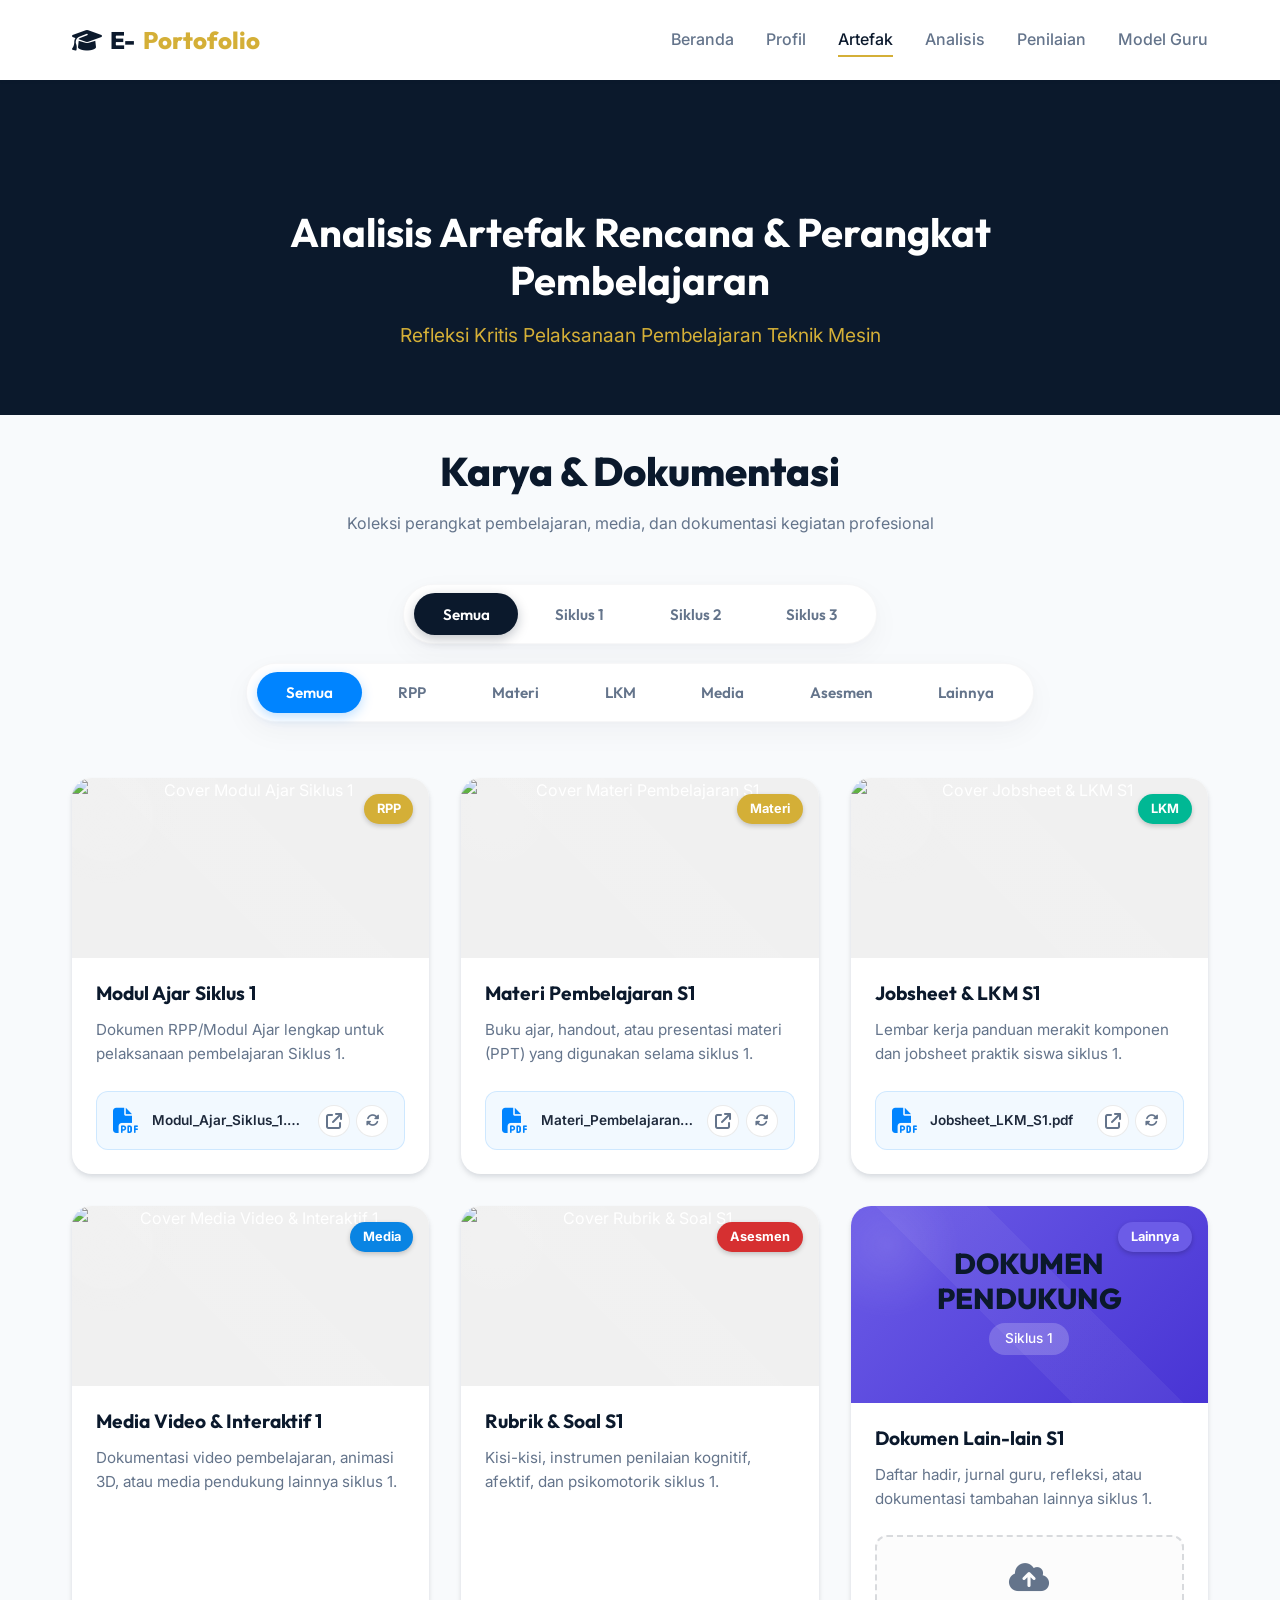
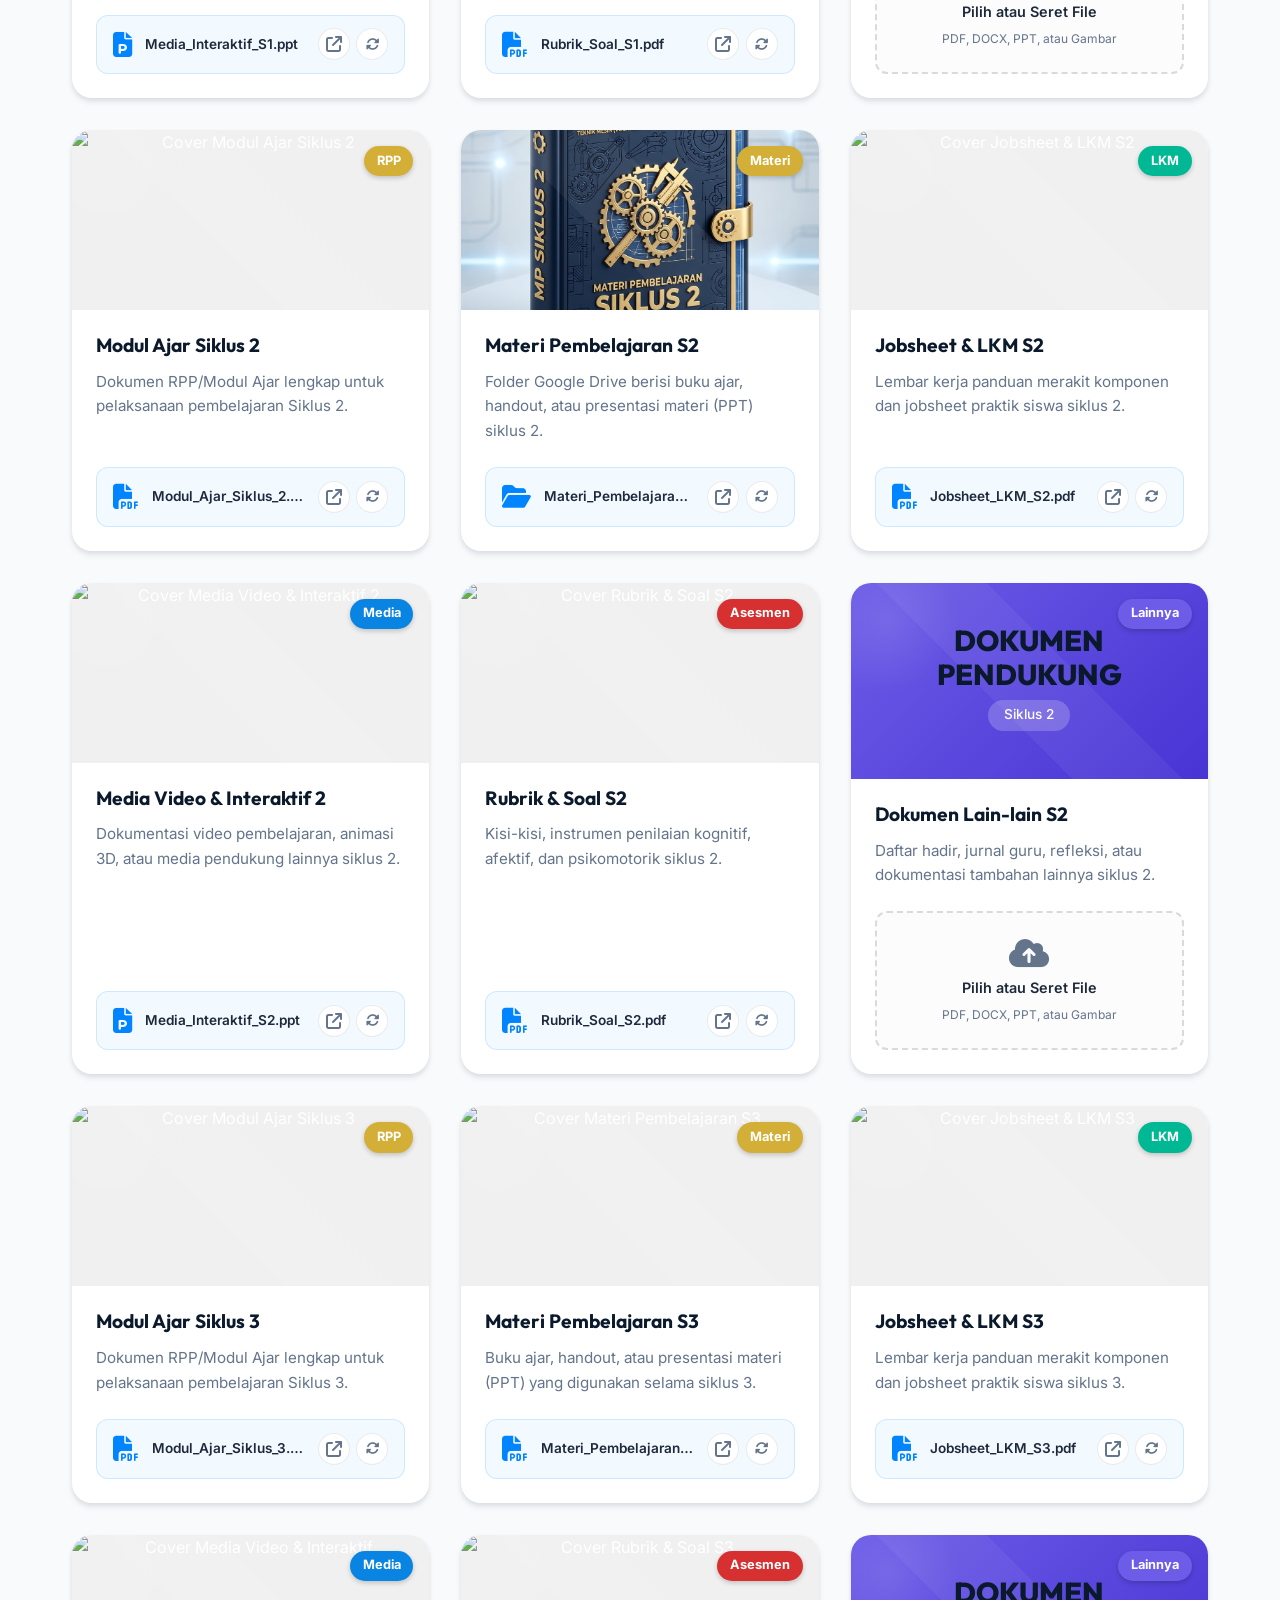
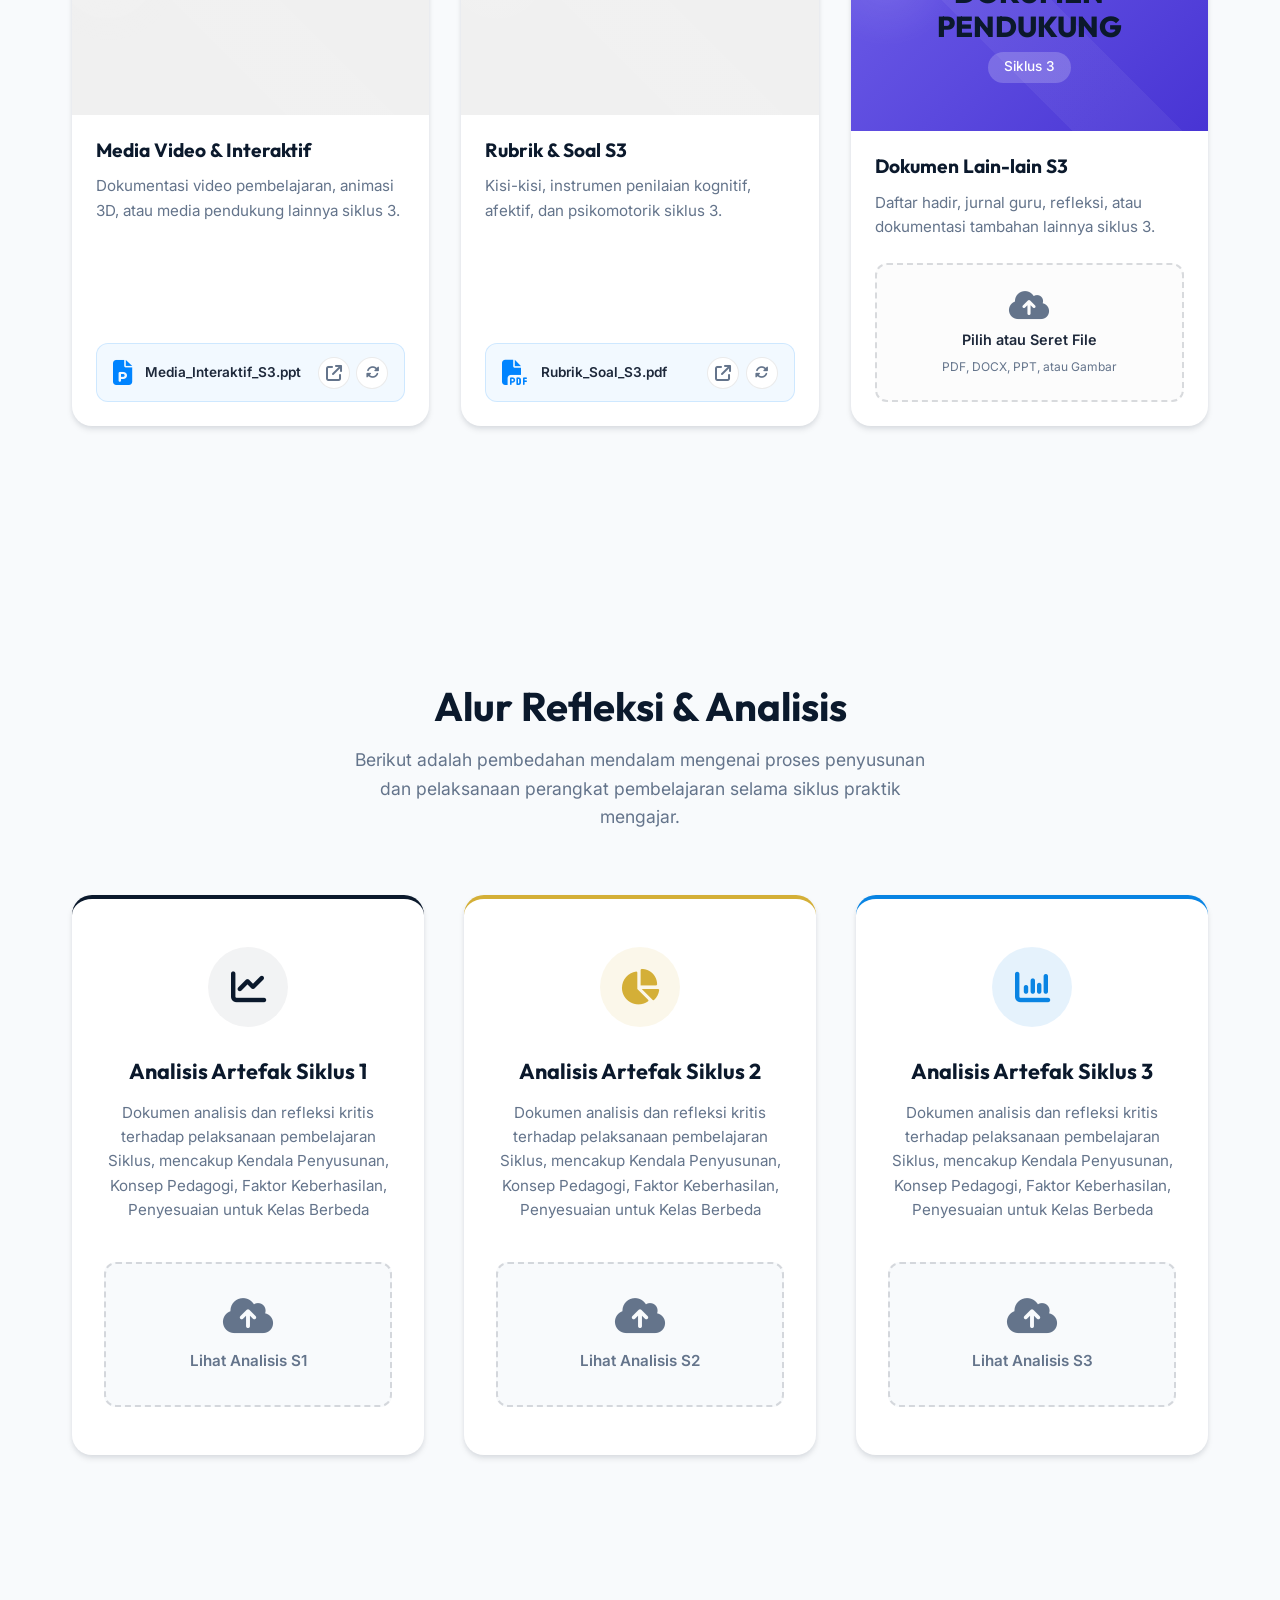
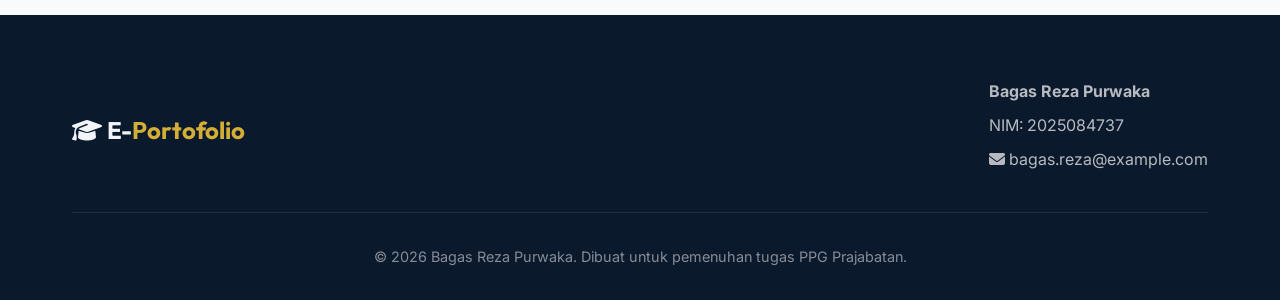
==== analisis.html @ 3ace9b3a "Add files via upload" ====
<!DOCTYPE html>
<html lang="id">
<head>
    <meta charset="UTF-8">
    <meta name="viewport" content="width=device-width, initial-scale=1.0">
    <title>Analisis Artefak | Bagas Reza Purwaka</title>
    <link rel="stylesheet" href="styles.css">
    <link rel="stylesheet" href="https://cdnjs.cloudflare.com/ajax/libs/font-awesome/6.4.0/css/all.min.css">
    <style>
        .page-header {
            background: var(--primary);
            color: var(--text-light);
            padding: 8rem 0 4rem;
            text-align: center;
        }

        .page-header h1 {
            color: var(--bg-white);
            font-size: 2.5rem;
            max-width: 800px;
            margin: 0 auto;
        }

        /* Timeline Styles */
        .timeline {
            position: relative;
            max-width: 1000px;
            margin: 4rem auto;
            padding: 2rem 0;
        }

        .timeline::before {
            content: '';
            position: absolute;
            width: 4px;
            background-color: rgba(11, 25, 44, 0.1);
            top: 0;
            bottom: 0;
            left: 50%;
            margin-left: -2px;
            border-radius: 2px;
        }

        .timeline-item {
            padding: 10px 40px;
            position: relative;
            background-color: inherit;
            width: 50%;
        }

        .timeline-item.left { left: 0; }
        .timeline-item.right { left: 50%; }

        /* Timeline Icons */
        .timeline-icon {
            position: absolute;
            width: 50px;
            height: 50px;
            right: -25px;
            background-color: var(--bg-white);
            border: 4px solid var(--accent);
            top: 15px;
            border-radius: 50%;
            z-index: 1;
            display: flex;
            align-items: center;
            justify-content: center;
            color: var(--primary);
            font-size: 1.2rem;
            box-shadow: var(--shadow-md);
        }

        .right .timeline-icon {
            left: -25px;
        }

        /* Timeline Content Card */
        .timeline-content {
            padding: 2rem;
            background-color: var(--bg-white);
            position: relative;
            border-radius: var(--radius-md);
            box-shadow: var(--shadow-sm);
            border-top: 4px solid var(--primary);
            transition: transform 0.3s ease;
        }

        .timeline-content:hover {
            transform: translateY(-5px);
            box-shadow: var(--shadow-lg);
        }

        .timeline-content h3 {
            font-size: 1.3rem;
            margin-bottom: 1rem;
            color: var(--primary);
        }

        .timeline-content p {
            color: var(--text-muted);
            font-size: 0.95rem;
        }

        @media (max-width: 768px) {
            .timeline::before { left: 31px; }
            .timeline-item { width: 100%; padding-left: 70px; padding-right: 25px; }
            .timeline-item.right { left: 0; }
            .timeline-item.left .timeline-icon,
            .timeline-item.right .timeline-icon { left: 6px; }
        }
        /* Document Filtering UI */
        .filter-section {
            display: flex;
            flex-direction: column;
            align-items: center;
            gap: 1.2rem;
            margin-bottom: 3.5rem;
        }

        .filter-group {
            display: flex;
            flex-wrap: wrap;
            justify-content: center;
            align-items: center;
            gap: 0.5rem;
            background: var(--bg-white);
            padding: 0.5rem 0.6rem;
            border-radius: 50px;
            box-shadow: 0 10px 30px rgba(11, 25, 44, 0.04), 0 1px 8px rgba(11, 25, 44, 0.02);
            border: 1px solid rgba(11, 25, 44, 0.03);
            width: fit-content;
        }

        .filter-btn {
            padding: 0.7rem 1.8rem;
            border: none;
            background: transparent;
            color: var(--text-muted);
            border-radius: 40px;
            font-weight: 600;
            font-family: 'Outfit', sans-serif;
            cursor: pointer;
            transition: all 0.3s cubic-bezier(0.4, 0, 0.2, 1);
            font-size: 0.95rem;
            display: inline-flex;
            align-items: center;
            justify-content: center;
            outline: none;
        }

        .filter-btn:hover {
            color: var(--primary);
        }

        /* Filter Siklus Buttons (Navy selected matching image) */
        #filter-siklus .filter-btn.active {
            background: var(--primary); /* #0B192C */
            color: white;
            box-shadow: 0 4px 12px rgba(11, 25, 44, 0.25);
        }

        /* Filter Kategori Buttons (Vibrant Blue selected matching image) */
        #filter-kategori .filter-btn.active {
            background: #0084ff; /* Vibrant light blue */
            color: white;
            box-shadow: 0 4px 12px rgba(0, 132, 255, 0.25);
        }

        .doc-grid {
            display: grid;
            grid-template-columns: repeat(auto-fill, minmax(320px, 1fr));
            gap: 2rem;
            margin-bottom: 4rem;
        }

        .doc-card {
            background: var(--bg-white);
            border-radius: var(--radius-lg);
            overflow: hidden;
            box-shadow: var(--shadow-md);
            transition: all 0.3s ease;
            display: flex;
            flex-direction: column;
            height: 100%;
        }

        .doc-card:hover {
            transform: translateY(-8px);
            box-shadow: var(--shadow-lg);
        }

        .doc-header {
            position: relative;
            background: linear-gradient(135deg, var(--primary), #1a365d);
            padding: 2.5rem 1.5rem;
            color: white;
            text-align: center;
            min-height: 180px;
            display: flex;
            flex-direction: column;
            justify-content: center;
            align-items: center;
        }

        /* Abstract shapes in header */
        .doc-header::before {
            content: '';
            position: absolute;
            top: 0; left: 0; right: 0; bottom: 0;
            background-image: radial-gradient(circle at 10% 20%, rgba(255,255,255,0.1) 0%, transparent 20%),
                              linear-gradient(45deg, transparent 40%, rgba(255,255,255,0.05) 40%, rgba(255,255,255,0.05) 60%, transparent 60%);
            pointer-events: none;
        }

        .badge-kategori {
            position: absolute;
            top: 1rem;
            right: 1rem;
            background: var(--accent);
            color: white;
            padding: 0.3rem 0.8rem;
            border-radius: 20px;
            font-size: 0.8rem;
            font-weight: bold;
            box-shadow: 0 2px 5px rgba(0,0,0,0.2);
        }

        .doc-header h3 {
            font-size: 1.8rem;
            font-weight: 800;
            line-height: 1.2;
            margin-bottom: 0.5rem;
            z-index: 1;
        }

        .doc-header .siklus-label {
            background: rgba(255,255,255,0.2);
            padding: 0.3rem 1rem;
            border-radius: 20px;
            font-size: 0.85rem;
            z-index: 1;
            margin-bottom: 0.5rem;
            font-weight: 500;
        }

        .doc-body {
            padding: 1.5rem;
            flex-grow: 1;
            display: flex;
            flex-direction: column;
        }

        .doc-body h4 {
            color: var(--primary);
            font-size: 1.2rem;
            margin-bottom: 0.8rem;
        }

        .doc-body p {
            color: var(--text-muted);
            font-size: 0.95rem;
            line-height: 1.6;
            margin-bottom: 1.5rem;
            flex-grow: 1;
        }

        /* Premium Interactive 1-Place Upload Zone */
        .upload-container {
            margin-top: auto;
            width: 100%;
        }

        .card-upload-zone {
            border: 2px dashed rgba(11, 25, 44, 0.15);
            border-radius: var(--radius-md);
            padding: 1.5rem 1rem;
            text-align: center;
            background: rgba(11, 25, 44, 0.01);
            transition: all 0.3s ease;
            cursor: pointer;
            display: flex;
            flex-direction: column;
            align-items: center;
            gap: 0.4rem;
            position: relative;
        }

        .card-upload-zone:hover, .card-upload-zone.dragover {
            border-color: #0084ff;
            background: rgba(0, 132, 255, 0.04);
            color: #0084ff;
        }

        .card-upload-zone i {
            font-size: 2rem;
            color: var(--text-muted);
            transition: all 0.3s ease;
        }

        .card-upload-zone:hover i {
            color: #0084ff;
            transform: translateY(-3px);
        }

        .card-upload-zone span {
            font-size: 0.9rem;
            font-weight: 600;
            color: var(--text-main);
        }

        .card-upload-zone .upload-info {
            font-size: 0.75rem;
            color: var(--text-muted);
            font-weight: 400;
        }

        /* Styling for uploaded files */
        .uploaded-file-info {
            display: flex;
            align-items: center;
            gap: 0.8rem;
            background: rgba(0, 132, 255, 0.05);
            padding: 0.8rem 1rem;
            border-radius: var(--radius-md);
            border: 1px solid rgba(0, 132, 255, 0.15);
            transition: all 0.3s ease;
        }

        .uploaded-file-icon {
            font-size: 1.6rem;
            color: #0084ff;
            display: flex;
            align-items: center;
            justify-content: center;
        }

        .uploaded-file-details {
            flex-grow: 1;
            display: flex;
            flex-direction: column;
            text-align: left;
            overflow: hidden;
        }

        .uploaded-file-name {
            font-size: 0.85rem;
            font-weight: 600;
            color: var(--text-main);
            white-space: nowrap;
            overflow: hidden;
            text-overflow: ellipsis;
        }

        .uploaded-file-actions {
            display: flex;
            gap: 0.4rem;
        }

        .btn-action-file {
            width: 32px;
            height: 32px;
            border-radius: 50%;
            display: flex;
            align-items: center;
            justify-content: center;
            background: var(--bg-white);
            color: var(--text-muted);
            border: 1px solid rgba(0, 0, 0, 0.08);
            transition: all 0.2s ease;
            cursor: pointer;
            text-decoration: none;
        }

        .btn-action-file:hover {
            color: white;
        }

        .btn-action-file.btn-view:hover {
            background: #0084ff;
            border-color: #0084ff;
            color: white !important;
        }

        .btn-action-file.btn-delete:hover {
            background: #d63031;
            border-color: #d63031;
            color: white !important;
        }

        /* Upload progress animation */
        .upload-progress-container {
            width: 100%;
            height: 4px;
            background: rgba(11, 25, 44, 0.08);
            border-radius: 2px;
            overflow: hidden;
            margin-top: 0.5rem;
            display: none;
        }

        .upload-progress-bar {
            width: 0%;
            height: 100%;
            background: #0084ff;
            transition: width 0.1s linear;
        }

        /* Utility class to hide elements */
        .doc-card.hidden {
            display: none !important;
        }

        /* Image Cover Styles */
        .doc-header img {
            transition: transform 0.5s ease;
        }

        .doc-card:hover .doc-header img {
            transform: scale(1.08);
        }

        .doc-card:hover .doc-header img {
            transform: scale(1.08);
        }

        /* Analysis Grid & Cards */
        .analysis-grid {
            display: grid;
            grid-template-columns: repeat(auto-fit, minmax(280px, 1fr));
            gap: 2.5rem;
            margin-top: 3rem;
        }

        .analysis-card {
            background: var(--bg-white);
            border-radius: var(--radius-lg);
            padding: 3rem 2rem;
            box-shadow: var(--shadow-md);
            border-top: 4px solid var(--primary);
            text-align: center;
            display: flex;
            flex-direction: column;
            align-items: center;
            transition: all 0.4s cubic-bezier(0.175, 0.885, 0.32, 1.275);
            height: 100%;
        }

        .analysis-card:hover {
            transform: translateY(-10px);
            box-shadow: var(--shadow-lg);
        }

        .analysis-icon {
            width: 80px;
            height: 80px;
            border-radius: 50%;
            background: rgba(11, 25, 44, 0.05);
            color: var(--primary);
            display: flex;
            align-items: center;
            justify-content: center;
            font-size: 2.2rem;
            margin-bottom: 2rem;
            transition: all 0.3s ease;
        }

        .analysis-card:hover .analysis-icon {
            transform: scale(1.15) rotate(5deg);
            background: var(--accent);
            color: var(--bg-white);
        }

        .analysis-card h3 {
            font-size: 1.35rem;
            color: var(--primary);
            margin-bottom: 1rem;
            font-weight: 700;
        }

        .analysis-card p {
            color: var(--text-muted);
            font-size: 0.95rem;
            line-height: 1.6;
            margin-bottom: 2.5rem;
            flex-grow: 1;
        }

        .file-upload-box {
            width: 100%;
            background: var(--bg-main);
            border: 2px dashed rgba(11, 25, 44, 0.15);
            border-radius: var(--radius-md);
            padding: 2rem 1rem;
            display: flex;
            flex-direction: column;
            align-items: center;
            justify-content: center;
            color: var(--text-muted);
            transition: all 0.3s ease;
            cursor: pointer;
            text-decoration: none;
        }

        .file-upload-box:hover {
            border-color: var(--primary);
            background: rgba(11, 25, 44, 0.04);
            color: var(--primary);
        }

        .file-upload-box i {
            font-size: 2.5rem;
            margin-bottom: 0.8rem;
            transition: transform 0.3s ease;
        }

        .file-upload-box:hover i {
            transform: translateY(-4px);
        }

        .file-upload-box span {
            font-weight: 600;
            font-size: 0.95rem;
        }
    </style>
</head>
<body>

    <!-- Navigation -->
    <nav class="navbar">
        <div class="container">
            <a href="index.html" class="logo">
                <i class="fa-solid fa-graduation-cap"></i> E-<span>Portofolio</span>
            </a>
            <div class="menu-toggle">
                <i class="fa-solid fa-bars"></i>
            </div>
            <ul class="nav-links">
                <li><a href="index.html">Beranda</a></li>
                <li><a href="profil.html">Profil</a></li>
                <li><a href="analisis.html" class="active">Artefak</a></li>
                <li><a href="analisis_artefak.html">Analisis</a></li>
                <li><a href="penilaian.html">Penilaian</a></li>
                <li><a href="visi.html">Model Guru</a></li>
            </ul>
        </div>
    </nav>

    <!-- Page Header -->
    <header class="page-header">
        <div class="container fade-in">
            <h1>Analisis Artefak Rencana & Perangkat Pembelajaran</h1>
            <p style="color: var(--accent); font-size: 1.2rem; margin-top: 1rem;">Refleksi Kritis Pelaksanaan Pembelajaran Teknik Mesin</p>
        </div>
    </header>

    <!-- Upload Artefak Section -->
    <section class="section" style="background-color: var(--bg-main); padding-top: 2rem;">
        <div class="container">
            <div class="text-center fade-in" style="text-align: center; margin-bottom: 3rem;">
                <h2 style="font-size: 2.5rem; font-weight: 800; color: var(--primary); margin-bottom: 1rem;">Karya & Dokumentasi</h2>
                <p style="color: var(--text-muted);">Koleksi perangkat pembelajaran, media, dan dokumentasi kegiatan profesional</p>
            </div>
            
            <!-- Filters -->
            <div class="filter-section fade-in">
                <!-- Filter Siklus -->
                <div class="filter-group" id="filter-siklus">
                    <button class="filter-btn active" data-filter="semua">Semua</button>
                    <button class="filter-btn" data-filter="siklus-1">Siklus 1</button>
                    <button class="filter-btn" data-filter="siklus-2">Siklus 2</button>
                    <button class="filter-btn" data-filter="siklus-3">Siklus 3</button>
                </div>
                <!-- Filter Kategori -->
                <div class="filter-group" id="filter-kategori">
                    <button class="filter-btn active" data-filter="semua">Semua</button>
                    <button class="filter-btn" data-filter="rpp">RPP</button>
                    <button class="filter-btn" data-filter="materi">Materi</button>
                    <button class="filter-btn" data-filter="lkm">LKM</button>
                    <button class="filter-btn" data-filter="media">Media</button>
                    <button class="filter-btn" data-filter="asesmen">Asesmen</button>
                    <button class="filter-btn" data-filter="lainnya">Lainnya</button>
                </div>
            </div>

            <!-- Documents Grid -->
            <div class="doc-grid" id="doc-grid">
                <!-- LOOP SIKLUS 1 -->
                <!-- RPP Siklus 1 -->
                <div class="doc-card" data-siklus="siklus-1" data-kategori="rpp">
                    <div class="doc-header" style="padding: 0; min-height: 180px; background: #f0f0f0; overflow: hidden;">
                        <span class="badge-kategori">RPP</span>
                        <img src="https://drive.google.com/thumbnail?id=1DhIn2NgDE_wmEhnNJyemeL1lya6egI3-&sz=w600" alt="Cover Modul Ajar Siklus 1" style="width: 100%; height: 180px; object-fit: cover; object-position: top;">
                    </div>
                    <div class="doc-body">
                        <h4>Modul Ajar Siklus 1</h4>
                        <p>Dokumen RPP/Modul Ajar lengkap untuk pelaksanaan pembelajaran Siklus 1.</p>
                        <div class="upload-container">
                            <input type="file" class="file-input" style="display: none;" accept=".pdf,.doc,.docx,.ppt,.pptx,.png,.jpg,.jpeg">
                            <div class="uploaded-file-info">
                                <div class="uploaded-file-icon"><i class="fa-solid fa-file-pdf"></i></div>
                                <div class="uploaded-file-details">
                                    <span class="uploaded-file-name">Modul_Ajar_Siklus_1.pdf</span>
                                </div>
                                <div class="uploaded-file-actions">
                                    <a href="https://drive.google.com/file/d/1DhIn2NgDE_wmEhnNJyemeL1lya6egI3-/view?usp=sharing" target="_blank" class="btn-action-file btn-view" title="Buka PDF di Drive">
                                        <i class="fa-solid fa-arrow-up-right-from-square"></i>
                                    </a>
                                    <button class="btn-action-file btn-delete" title="Ganti File">
                                        <i class="fa-solid fa-rotate"></i>
                                    </button>
                                </div>
                            </div>
                            <div class="card-upload-zone" style="display: none;">
                                <i class="fa-solid fa-cloud-arrow-up"></i>
                                <span>Pilih atau Seret File</span>
                                <span class="upload-info">PDF, DOCX, PPT, atau Gambar</span>
                                <div class="upload-progress-container">
                                    <div class="upload-progress-bar"></div>
                                </div>
                            </div>
                        </div>
                    </div>
                </div>

                <!-- Materi 1 -->
                <div class="doc-card" data-siklus="siklus-1" data-kategori="materi">
                    <div class="doc-header" style="padding: 0; min-height: 180px; background: #f0f0f0; overflow: hidden;">
                        <span class="badge-kategori">Materi</span>
                        <img src="https://drive.google.com/thumbnail?id=1cZlnkdE7_BCVa9YoPBZKmv_h96fgaY4B&sz=w600" alt="Cover Materi Pembelajaran S1" style="width: 100%; height: 180px; object-fit: cover; object-position: top;">
                    </div>
                    <div class="doc-body">
                        <h4>Materi Pembelajaran S1</h4>
                        <p>Buku ajar, handout, atau presentasi materi (PPT) yang digunakan selama siklus 1.</p>
                        <div class="upload-container">
                            <input type="file" class="file-input" style="display: none;" accept=".pdf,.doc,.docx,.ppt,.pptx,.png,.jpg,.jpeg">
                            <div class="uploaded-file-info">
                                <div class="uploaded-file-icon"><i class="fa-solid fa-file-pdf"></i></div>
                                <div class="uploaded-file-details">
                                    <span class="uploaded-file-name">Materi_Pembelajaran_S1.pdf</span>
                                </div>
                                <div class="uploaded-file-actions">
                                    <a href="https://drive.google.com/file/d/1cZlnkdE7_BCVa9YoPBZKmv_h96fgaY4B/view?usp=sharing" target="_blank" class="btn-action-file btn-view" title="Buka PDF di Drive">
                                        <i class="fa-solid fa-arrow-up-right-from-square"></i>
                                    </a>
                                    <button class="btn-action-file btn-delete" title="Ganti File">
                                        <i class="fa-solid fa-rotate"></i>
                                    </button>
                                </div>
                            </div>
                            <div class="card-upload-zone" style="display: none;">
                                <i class="fa-solid fa-cloud-arrow-up"></i>
                                <span>Pilih atau Seret File</span>
                                <span class="upload-info">PDF, DOCX, PPT, atau Gambar</span>
                                <div class="upload-progress-container">
                                    <div class="upload-progress-bar"></div>
                                </div>
                            </div>
                        </div>
                    </div>
                </div>

                <!-- LKM 1 -->
                <div class="doc-card" data-siklus="siklus-1" data-kategori="lkm">
                    <div class="doc-header" style="padding: 0; min-height: 180px; background: #f0f0f0; overflow: hidden;">
                        <span class="badge-kategori" style="background:#00b894;">LKM</span>
                        <img src="https://drive.google.com/thumbnail?id=1T2q_X5jhbgdrbxszOAuLZyHT0AGbb2ZD&sz=w600" alt="Cover Jobsheet & LKM S1" style="width: 100%; height: 180px; object-fit: cover; object-position: top;">
                    </div>
                    <div class="doc-body">
                        <h4>Jobsheet & LKM S1</h4>
                        <p>Lembar kerja panduan merakit komponen dan jobsheet praktik siswa siklus 1.</p>
                        <div class="upload-container">
                            <input type="file" class="file-input" style="display: none;" accept=".pdf,.doc,.docx,.ppt,.pptx,.png,.jpg,.jpeg">
                            <div class="uploaded-file-info">
                                <div class="uploaded-file-icon"><i class="fa-solid fa-file-pdf"></i></div>
                                <div class="uploaded-file-details">
                                    <span class="uploaded-file-name">Jobsheet_LKM_S1.pdf</span>
                                </div>
                                <div class="uploaded-file-actions">
                                    <a href="https://drive.google.com/file/d/1T2q_X5jhbgdrbxszOAuLZyHT0AGbb2ZD/view?usp=sharing" target="_blank" class="btn-action-file btn-view" title="Buka PDF di Drive">
                                        <i class="fa-solid fa-arrow-up-right-from-square"></i>
                                    </a>
                                    <button class="btn-action-file btn-delete" title="Ganti File">
                                        <i class="fa-solid fa-rotate"></i>
                                    </button>
                                </div>
                            </div>
                            <div class="card-upload-zone" style="display: none;">
                                <i class="fa-solid fa-cloud-arrow-up"></i>
                                <span>Pilih atau Seret File</span>
                                <span class="upload-info">PDF, DOCX, PPT, atau Gambar</span>
                                <div class="upload-progress-container">
                                    <div class="upload-progress-bar"></div>
                                </div>
                            </div>
                        </div>
                    </div>
                </div>

                <!-- Media 1 -->
                <div class="doc-card" data-siklus="siklus-1" data-kategori="media">
                    <div class="doc-header" style="padding: 0; min-height: 180px; background: #f0f0f0; overflow: hidden;">
                        <span class="badge-kategori" style="background:#0984e3;">Media</span>
                        <img src="https://drive.google.com/thumbnail?id=1co1k3F6V_K1G_C05cyr3c-lXRVarTaMY&sz=w600" alt="Cover Media Video & Interaktif 1" style="width: 100%; height: 180px; object-fit: cover; object-position: top;">
                    </div>
                    <div class="doc-body">
                        <h4>Media Video & Interaktif 1</h4>
                        <p>Dokumentasi video pembelajaran, animasi 3D, atau media pendukung lainnya siklus 1.</p>
                        <div class="upload-container">
                            <input type="file" class="file-input" style="display: none;" accept=".pdf,.doc,.docx,.ppt,.pptx,.png,.jpg,.jpeg">
                            <div class="uploaded-file-info">
                                <div class="uploaded-file-icon"><i class="fa-solid fa-file-powerpoint"></i></div>
                                <div class="uploaded-file-details">
                                    <span class="uploaded-file-name">Media_Interaktif_S1.ppt</span>
                                </div>
                                <div class="uploaded-file-actions">
                                    <a href="https://docs.google.com/presentation/d/1co1k3F6V_K1G_C05cyr3c-lXRVarTaMY/edit?usp=sharing&ouid=112677128706717062608&rtpof=true&sd=true" target="_blank" class="btn-action-file btn-view" title="Buka Media di Slides">
                                        <i class="fa-solid fa-arrow-up-right-from-square"></i>
                                    </a>
                                    <button class="btn-action-file btn-delete" title="Ganti File">
                                        <i class="fa-solid fa-rotate"></i>
                                    </button>
                                </div>
                            </div>
                            <div class="card-upload-zone" style="display: none;">
                                <i class="fa-solid fa-cloud-arrow-up"></i>
                                <span>Pilih atau Seret File</span>
                                <span class="upload-info">PDF, DOCX, PPT, atau Gambar</span>
                                <div class="upload-progress-container">
                                    <div class="upload-progress-bar"></div>
                                </div>
                            </div>
                        </div>
                    </div>
                </div>

                <!-- Asesmen 1 -->
                <div class="doc-card" data-siklus="siklus-1" data-kategori="asesmen">
                    <div class="doc-header" style="padding: 0; min-height: 180px; background: #f0f0f0; overflow: hidden;">
                        <span class="badge-kategori" style="background:#d63031;">Asesmen</span>
                        <img src="https://drive.google.com/thumbnail?id=1S6vH-DiGBTcfjQ-48ViLYmux0xREJ2Mg&sz=w600" alt="Cover Rubrik & Soal S1" style="width: 100%; height: 180px; object-fit: cover; object-position: top;">
                    </div>
                    <div class="doc-body">
                        <h4>Rubrik & Soal S1</h4>
                        <p>Kisi-kisi, instrumen penilaian kognitif, afektif, dan psikomotorik siklus 1.</p>
                        <div class="upload-container">
                            <input type="file" class="file-input" style="display: none;" accept=".pdf,.doc,.docx,.ppt,.pptx,.png,.jpg,.jpeg">
                            <div class="uploaded-file-info">
                                <div class="uploaded-file-icon"><i class="fa-solid fa-file-pdf"></i></div>
                                <div class="uploaded-file-details">
                                    <span class="uploaded-file-name">Rubrik_Soal_S1.pdf</span>
                                </div>
                                <div class="uploaded-file-actions">
                                    <a href="https://drive.google.com/file/d/1S6vH-DiGBTcfjQ-48ViLYmux0xREJ2Mg/view?usp=sharing" target="_blank" class="btn-action-file btn-view" title="Buka PDF di Drive">
                                        <i class="fa-solid fa-arrow-up-right-from-square"></i>
                                    </a>
                                    <button class="btn-action-file btn-delete" title="Ganti File">
                                        <i class="fa-solid fa-rotate"></i>
                                    </button>
                                </div>
                            </div>
                            <div class="card-upload-zone" style="display: none;">
                                <i class="fa-solid fa-cloud-arrow-up"></i>
                                <span>Pilih atau Seret File</span>
                                <span class="upload-info">PDF, DOCX, PPT, atau Gambar</span>
                                <div class="upload-progress-container">
                                    <div class="upload-progress-bar"></div>
                                </div>
                            </div>
                        </div>
                    </div>
                </div>

                <!-- Lainnya 1 -->
                <div class="doc-card" data-siklus="siklus-1" data-kategori="lainnya">
                    <div class="doc-header" style="background: linear-gradient(135deg, #6c5ce7, #4834d4);">
                        <span class="badge-kategori" style="background:#6c5ce7;">Lainnya</span>
                        <h3>DOKUMEN PENDUKUNG</h3>
                        <span class="siklus-label">Siklus 1</span>
                    </div>
                    <div class="doc-body">
                        <h4>Dokumen Lain-lain S1</h4>
                        <p>Daftar hadir, jurnal guru, refleksi, atau dokumentasi tambahan lainnya siklus 1.</p>
                        <div class="upload-container">
                            <input type="file" class="file-input" style="display: none;" accept=".pdf,.doc,.docx,.ppt,.pptx,.png,.jpg,.jpeg">
                            <div class="card-upload-zone">
                                <i class="fa-solid fa-cloud-arrow-up"></i>
                                <span>Pilih atau Seret File</span>
                                <span class="upload-info">PDF, DOCX, PPT, atau Gambar</span>
                                <div class="upload-progress-container">
                                    <div class="upload-progress-bar"></div>
                                </div>
                            </div>
                        </div>
                    </div>
                </div>

                <!-- LOOP SIKLUS 2 -->
                <!-- RPP Siklus 2 -->
                <div class="doc-card" data-siklus="siklus-2" data-kategori="rpp">
                    <div class="doc-header" style="padding: 0; min-height: 180px; background: #f0f0f0; overflow: hidden;">
                        <span class="badge-kategori">RPP</span>
                        <img src="https://drive.google.com/thumbnail?id=19EVaqjQuvdOBMaUPHuZi9caXC-9-2Kva&sz=w600" alt="Cover Modul Ajar Siklus 2" style="width: 100%; height: 180px; object-fit: cover; object-position: top;">
                    </div>
                    <div class="doc-body">
                        <h4>Modul Ajar Siklus 2</h4>
                        <p>Dokumen RPP/Modul Ajar lengkap untuk pelaksanaan pembelajaran Siklus 2.</p>
                        <div class="upload-container">
                            <input type="file" class="file-input" style="display: none;" accept=".pdf,.doc,.docx,.ppt,.pptx,.png,.jpg,.jpeg">
                            <div class="uploaded-file-info">
                                <div class="uploaded-file-icon"><i class="fa-solid fa-file-pdf"></i></div>
                                <div class="uploaded-file-details">
                                    <span class="uploaded-file-name">Modul_Ajar_Siklus_2.pdf</span>
                                </div>
                                <div class="uploaded-file-actions">
                                    <a href="https://drive.google.com/file/d/19EVaqjQuvdOBMaUPHuZi9caXC-9-2Kva/view?usp=sharing" target="_blank" class="btn-action-file btn-view" title="Buka PDF di Drive">
                                        <i class="fa-solid fa-arrow-up-right-from-square"></i>
                                    </a>
                                    <button class="btn-action-file btn-delete" title="Ganti File">
                                        <i class="fa-solid fa-rotate"></i>
                                    </button>
                                </div>
                            </div>
                            <div class="card-upload-zone" style="display: none;">
                                <i class="fa-solid fa-cloud-arrow-up"></i>
                                <span>Pilih atau Seret File</span>
                                <span class="upload-info">PDF, DOCX, PPT, atau Gambar</span>
                                <div class="upload-progress-container">
                                    <div class="upload-progress-bar"></div>
                                </div>
                            </div>
                        </div>
                    </div>
                </div>

                <!-- Materi 2 -->
                <div class="doc-card" data-siklus="siklus-2" data-kategori="materi">
                    <div class="doc-header" style="padding: 0; min-height: 180px; background: #f0f0f0; overflow: hidden;">
                        <span class="badge-kategori">Materi</span>
                        <img src="assets/materi-s2-folder.png" alt="Cover Folder Materi Pembelajaran S2" style="width: 100%; height: 180px; object-fit: cover; object-position: center;">
                    </div>
                    <div class="doc-body">
                        <h4>Materi Pembelajaran S2</h4>
                        <p>Folder Google Drive berisi buku ajar, handout, atau presentasi materi (PPT) siklus 2.</p>
                        <div class="upload-container">
                            <input type="file" class="file-input" style="display: none;" accept=".pdf,.doc,.docx,.ppt,.pptx,.png,.jpg,.jpeg">
                            <div class="uploaded-file-info">
                                <div class="uploaded-file-icon"><i class="fa-solid fa-folder-open"></i></div>
                                <div class="uploaded-file-details">
                                    <span class="uploaded-file-name">Materi_Pembelajaran_S2</span>
                                </div>
                                <div class="uploaded-file-actions">
                                    <a href="https://drive.google.com/drive/folders/1ktRO31gCqp1HAvEcF0zyVH42qKM4xKlt?usp=sharing" target="_blank" class="btn-action-file btn-view" title="Buka Folder di Drive">
                                        <i class="fa-solid fa-arrow-up-right-from-square"></i>
                                    </a>
                                    <button class="btn-action-file btn-delete" title="Ganti File">
                                        <i class="fa-solid fa-rotate"></i>
                                    </button>
                                </div>
                            </div>
                            <div class="card-upload-zone" style="display: none;">
                                <i class="fa-solid fa-cloud-arrow-up"></i>
                                <span>Pilih atau Seret File</span>
                                <span class="upload-info">PDF, DOCX, PPT, atau Gambar</span>
                                <div class="upload-progress-container">
                                    <div class="upload-progress-bar"></div>
                                </div>
                            </div>
                        </div>
                    </div>
                </div>

                <!-- LKM 2 -->
                <div class="doc-card" data-siklus="siklus-2" data-kategori="lkm">
                    <div class="doc-header" style="padding: 0; min-height: 180px; background: #f0f0f0; overflow: hidden;">
                        <span class="badge-kategori" style="background:#00b894;">LKM</span>
                        <img src="https://drive.google.com/thumbnail?id=1YFt-CN4K_Jv0U5lbfrIJxjdUbx2IhuDS&sz=w600" alt="Cover Jobsheet & LKM S2" style="width: 100%; height: 180px; object-fit: cover; object-position: top;">
                    </div>
                    <div class="doc-body">
                        <h4>Jobsheet & LKM S2</h4>
                        <p>Lembar kerja panduan merakit komponen dan jobsheet praktik siswa siklus 2.</p>
                        <div class="upload-container">
                            <input type="file" class="file-input" style="display: none;" accept=".pdf,.doc,.docx,.ppt,.pptx,.png,.jpg,.jpeg">
                            <div class="uploaded-file-info">
                                <div class="uploaded-file-icon"><i class="fa-solid fa-file-pdf"></i></div>
                                <div class="uploaded-file-details">
                                    <span class="uploaded-file-name">Jobsheet_LKM_S2.pdf</span>
                                </div>
                                <div class="uploaded-file-actions">
                                    <a href="https://drive.google.com/file/d/1YFt-CN4K_Jv0U5lbfrIJxjdUbx2IhuDS/view?usp=sharing" target="_blank" class="btn-action-file btn-view" title="Buka PDF di Drive">
                                        <i class="fa-solid fa-arrow-up-right-from-square"></i>
                                    </a>
                                    <button class="btn-action-file btn-delete" title="Ganti File">
                                        <i class="fa-solid fa-rotate"></i>
                                    </button>
                                </div>
                            </div>
                            <div class="card-upload-zone" style="display: none;">
                                <i class="fa-solid fa-cloud-arrow-up"></i>
                                <span>Pilih atau Seret File</span>
                                <span class="upload-info">PDF, DOCX, PPT, atau Gambar</span>
                                <div class="upload-progress-container">
                                    <div class="upload-progress-bar"></div>
                                </div>
                            </div>
                        </div>
                    </div>
                </div>

                <!-- Media 2 -->
                <div class="doc-card" data-siklus="siklus-2" data-kategori="media">
                    <div class="doc-header" style="padding: 0; min-height: 180px; background: #f0f0f0; overflow: hidden;">
                        <span class="badge-kategori" style="background:#0984e3;">Media</span>
                        <img src="https://drive.google.com/thumbnail?id=1jNXSnH80xmOghjsMKKf57VWr_KHxGXFM&sz=w600" alt="Cover Media Video & Interaktif 2" style="width: 100%; height: 180px; object-fit: cover; object-position: top;">
                    </div>
                    <div class="doc-body">
                        <h4>Media Video & Interaktif 2</h4>
                        <p>Dokumentasi video pembelajaran, animasi 3D, atau media pendukung lainnya siklus 2.</p>
                        <div class="upload-container">
                            <input type="file" class="file-input" style="display: none;" accept=".pdf,.doc,.docx,.ppt,.pptx,.png,.jpg,.jpeg">
                            <div class="uploaded-file-info">
                                <div class="uploaded-file-icon"><i class="fa-solid fa-file-powerpoint"></i></div>
                                <div class="uploaded-file-details">
                                    <span class="uploaded-file-name">Media_Interaktif_S2.ppt</span>
                                </div>
                                <div class="uploaded-file-actions">
                                    <a href="https://docs.google.com/presentation/d/1jNXSnH80xmOghjsMKKf57VWr_KHxGXFM/edit?usp=sharing&ouid=112677128706717062608&rtpof=true&sd=true" target="_blank" class="btn-action-file btn-view" title="Buka Media di Slides">
                                        <i class="fa-solid fa-arrow-up-right-from-square"></i>
                                    </a>
                                    <button class="btn-action-file btn-delete" title="Ganti File">
                                        <i class="fa-solid fa-rotate"></i>
                                    </button>
                                </div>
                            </div>
                            <div class="card-upload-zone" style="display: none;">
                                <i class="fa-solid fa-cloud-arrow-up"></i>
                                <span>Pilih atau Seret File</span>
                                <span class="upload-info">PDF, DOCX, PPT, atau Gambar</span>
                                <div class="upload-progress-container">
                                    <div class="upload-progress-bar"></div>
                                </div>
                            </div>
                        </div>
                    </div>
                </div>

                <!-- Asesmen 2 -->
                <div class="doc-card" data-siklus="siklus-2" data-kategori="asesmen">
                    <div class="doc-header" style="padding: 0; min-height: 180px; background: #f0f0f0; overflow: hidden;">
                        <span class="badge-kategori" style="background:#d63031;">Asesmen</span>
                        <img src="https://drive.google.com/thumbnail?id=1mfBxj6aw4SYM1RjiV67nkXL2MSsJf0B0&sz=w600" alt="Cover Rubrik & Soal S2" style="width: 100%; height: 180px; object-fit: cover; object-position: top;">
                    </div>
                    <div class="doc-body">
                        <h4>Rubrik & Soal S2</h4>
                        <p>Kisi-kisi, instrumen penilaian kognitif, afektif, dan psikomotorik siklus 2.</p>
                        <div class="upload-container">
                            <input type="file" class="file-input" style="display: none;" accept=".pdf,.doc,.docx,.ppt,.pptx,.png,.jpg,.jpeg">
                            <div class="uploaded-file-info">
                                <div class="uploaded-file-icon"><i class="fa-solid fa-file-pdf"></i></div>
                                <div class="uploaded-file-details">
                                    <span class="uploaded-file-name">Rubrik_Soal_S2.pdf</span>
                                </div>
                                <div class="uploaded-file-actions">
                                    <a href="https://drive.google.com/file/d/1mfBxj6aw4SYM1RjiV67nkXL2MSsJf0B0/view?usp=sharing" target="_blank" class="btn-action-file btn-view" title="Buka PDF di Drive">
                                        <i class="fa-solid fa-arrow-up-right-from-square"></i>
                                    </a>
                                    <button class="btn-action-file btn-delete" title="Ganti File">
                                        <i class="fa-solid fa-rotate"></i>
                                    </button>
                                </div>
                            </div>
                            <div class="card-upload-zone" style="display: none;">
                                <i class="fa-solid fa-cloud-arrow-up"></i>
                                <span>Pilih atau Seret File</span>
                                <span class="upload-info">PDF, DOCX, PPT, atau Gambar</span>
                                <div class="upload-progress-container">
                                    <div class="upload-progress-bar"></div>
                                </div>
                            </div>
                        </div>
                    </div>
                </div>

                <!-- Lainnya 2 -->
                <div class="doc-card" data-siklus="siklus-2" data-kategori="lainnya">
                    <div class="doc-header" style="background: linear-gradient(135deg, #6c5ce7, #4834d4);">
                        <span class="badge-kategori" style="background:#6c5ce7;">Lainnya</span>
                        <h3>DOKUMEN PENDUKUNG</h3>
                        <span class="siklus-label">Siklus 2</span>
                    </div>
                    <div class="doc-body">
                        <h4>Dokumen Lain-lain S2</h4>
                        <p>Daftar hadir, jurnal guru, refleksi, atau dokumentasi tambahan lainnya siklus 2.</p>
                        <div class="upload-container">
                            <input type="file" class="file-input" style="display: none;" accept=".pdf,.doc,.docx,.ppt,.pptx,.png,.jpg,.jpeg">
                            <div class="card-upload-zone">
                                <i class="fa-solid fa-cloud-arrow-up"></i>
                                <span>Pilih atau Seret File</span>
                                <span class="upload-info">PDF, DOCX, PPT, atau Gambar</span>
                                <div class="upload-progress-container">
                                    <div class="upload-progress-bar"></div>
                                </div>
                            </div>
                        </div>
                    </div>
                </div>

                <!-- LOOP SIKLUS 3 -->
                <!-- RPP Siklus 3 -->
                <div class="doc-card" data-siklus="siklus-3" data-kategori="rpp">
                    <div class="doc-header" style="padding: 0; min-height: 180px; background: #f0f0f0; overflow: hidden;">
                        <span class="badge-kategori">RPP</span>
                        <img src="https://drive.google.com/thumbnail?id=1nAnPT_QhsfqOajU_bgqOMhhvsO0Hqeed&sz=w600" alt="Cover Modul Ajar Siklus 3" style="width: 100%; height: 180px; object-fit: cover; object-position: top;">
                    </div>
                    <div class="doc-body">
                        <h4>Modul Ajar Siklus 3</h4>
                        <p>Dokumen RPP/Modul Ajar lengkap untuk pelaksanaan pembelajaran Siklus 3.</p>
                        <div class="upload-container">
                            <input type="file" class="file-input" style="display: none;" accept=".pdf,.doc,.docx,.ppt,.pptx,.png,.jpg,.jpeg">
                            <div class="uploaded-file-info">
                                <div class="uploaded-file-icon"><i class="fa-solid fa-file-pdf"></i></div>
                                <div class="uploaded-file-details">
                                    <span class="uploaded-file-name">Modul_Ajar_Siklus_3.pdf</span>
                                </div>
                                <div class="uploaded-file-actions">
                                    <a href="https://drive.google.com/file/d/1nAnPT_QhsfqOajU_bgqOMhhvsO0Hqeed/view?usp=sharing" target="_blank" class="btn-action-file btn-view" title="Buka PDF di Drive">
                                        <i class="fa-solid fa-arrow-up-right-from-square"></i>
                                    </a>
                                    <button class="btn-action-file btn-delete" title="Ganti File">
                                        <i class="fa-solid fa-rotate"></i>
                                    </button>
                                </div>
                            </div>
                            <div class="card-upload-zone" style="display: none;">
                                <i class="fa-solid fa-cloud-arrow-up"></i>
                                <span>Pilih atau Seret File</span>
                                <span class="upload-info">PDF, DOCX, PPT, atau Gambar</span>
                                <div class="upload-progress-container">
                                    <div class="upload-progress-bar"></div>
                                </div>
                            </div>
                        </div>
                    </div>
                </div>

                <!-- Materi 3 -->
                <div class="doc-card" data-siklus="siklus-3" data-kategori="materi">
                    <div class="doc-header" style="padding: 0; min-height: 180px; background: #f0f0f0; overflow: hidden;">
                        <span class="badge-kategori">Materi</span>
                        <img src="https://drive.google.com/thumbnail?id=1Z9tR9lc7iiY6Ud7A9mSasxRHaN7L9CDR&sz=w600" alt="Cover Materi Pembelajaran S3" style="width: 100%; height: 180px; object-fit: cover; object-position: top;">
                    </div>
                    <div class="doc-body">
                        <h4>Materi Pembelajaran S3</h4>
                        <p>Buku ajar, handout, atau presentasi materi (PPT) yang digunakan selama siklus 3.</p>
                        <div class="upload-container">
                            <input type="file" class="file-input" style="display: none;" accept=".pdf,.doc,.docx,.ppt,.pptx,.png,.jpg,.jpeg">
                            <div class="uploaded-file-info">
                                <div class="uploaded-file-icon"><i class="fa-solid fa-file-pdf"></i></div>
                                <div class="uploaded-file-details">
                                    <span class="uploaded-file-name">Materi_Pembelajaran_S3.pdf</span>
                                </div>
                                <div class="uploaded-file-actions">
                                    <a href="https://drive.google.com/file/d/1Z9tR9lc7iiY6Ud7A9mSasxRHaN7L9CDR/view?usp=sharing" target="_blank" class="btn-action-file btn-view" title="Buka PDF di Drive">
                                        <i class="fa-solid fa-arrow-up-right-from-square"></i>
                                    </a>
                                    <button class="btn-action-file btn-delete" title="Ganti File">
                                        <i class="fa-solid fa-rotate"></i>
                                    </button>
                                </div>
                            </div>
                            <div class="card-upload-zone" style="display: none;">
                                <i class="fa-solid fa-cloud-arrow-up"></i>
                                <span>Pilih atau Seret File</span>
                                <span class="upload-info">PDF, DOCX, PPT, atau Gambar</span>
                                <div class="upload-progress-container">
                                    <div class="upload-progress-bar"></div>
                                </div>
                            </div>
                        </div>
                    </div>
                </div>

                <!-- LKM 3 -->
                <div class="doc-card" data-siklus="siklus-3" data-kategori="lkm">
                    <div class="doc-header" style="padding: 0; min-height: 180px; background: #f0f0f0; overflow: hidden;">
                        <span class="badge-kategori" style="background:#00b894;">LKM</span>
                        <img src="https://drive.google.com/thumbnail?id=1MvAJQBnM-g-Pzd_mhmn433BDw25qVNwk&sz=w600" alt="Cover Jobsheet & LKM S3" style="width: 100%; height: 180px; object-fit: cover; object-position: top;">
                    </div>
                    <div class="doc-body">
                        <h4>Jobsheet & LKM S3</h4>
                        <p>Lembar kerja panduan merakit komponen dan jobsheet praktik siswa siklus 3.</p>
                        <div class="upload-container">
                            <input type="file" class="file-input" style="display: none;" accept=".pdf,.doc,.docx,.ppt,.pptx,.png,.jpg,.jpeg">
                            <div class="uploaded-file-info">
                                <div class="uploaded-file-icon"><i class="fa-solid fa-file-pdf"></i></div>
                                <div class="uploaded-file-details">
                                    <span class="uploaded-file-name">Jobsheet_LKM_S3.pdf</span>
                                </div>
                                <div class="uploaded-file-actions">
                                    <a href="https://drive.google.com/file/d/1MvAJQBnM-g-Pzd_mhmn433BDw25qVNwk/view?usp=sharing" target="_blank" class="btn-action-file btn-view" title="Buka PDF di Drive">
                                        <i class="fa-solid fa-arrow-up-right-from-square"></i>
                                    </a>
                                    <button class="btn-action-file btn-delete" title="Ganti File">
                                        <i class="fa-solid fa-rotate"></i>
                                    </button>
                                </div>
                            </div>
                            <div class="card-upload-zone" style="display: none;">
                                <i class="fa-solid fa-cloud-arrow-up"></i>
                                <span>Pilih atau Seret File</span>
                                <span class="upload-info">PDF, DOCX, PPT, atau Gambar</span>
                                <div class="upload-progress-container">
                                    <div class="upload-progress-bar"></div>
                                </div>
                            </div>
                        </div>
                    </div>
                </div>

                <!-- Media 3 -->
                <div class="doc-card" data-siklus="siklus-3" data-kategori="media">
                    <div class="doc-header" style="padding: 0; min-height: 180px; background: #f0f0f0; overflow: hidden;">
                        <span class="badge-kategori" style="background:#0984e3;">Media</span>
                        <img src="https://drive.google.com/thumbnail?id=1LzRuP_hy7mYmbl29i5CapVGdx99r8t0J&sz=w600" alt="Cover Media Video & Interaktif" style="width: 100%; height: 180px; object-fit: cover; object-position: top;">
                    </div>
                    <div class="doc-body">
                        <h4>Media Video & Interaktif</h4>
                        <p>Dokumentasi video pembelajaran, animasi 3D, atau media pendukung lainnya siklus 3.</p>
                        <div class="upload-container">
                            <input type="file" class="file-input" style="display: none;" accept=".pdf,.doc,.docx,.ppt,.pptx,.png,.jpg,.jpeg">
                            <div class="uploaded-file-info">
                                <div class="uploaded-file-icon"><i class="fa-solid fa-file-powerpoint"></i></div>
                                <div class="uploaded-file-details">
                                    <span class="uploaded-file-name">Media_Interaktif_S3.ppt</span>
                                </div>
                                <div class="uploaded-file-actions">
                                    <a href="https://docs.google.com/presentation/d/1LzRuP_hy7mYmbl29i5CapVGdx99r8t0J/edit?usp=sharing&ouid=112677128706717062608&rtpof=true&sd=true" target="_blank" class="btn-action-file btn-view" title="Buka Media di Slides">
                                        <i class="fa-solid fa-arrow-up-right-from-square"></i>
                                    </a>
                                    <button class="btn-action-file btn-delete" title="Ganti File">
                                        <i class="fa-solid fa-rotate"></i>
                                    </button>
                                </div>
                            </div>
                            <div class="card-upload-zone" style="display: none;">
                                <i class="fa-solid fa-cloud-arrow-up"></i>
                                <span>Pilih atau Seret File</span>
                                <span class="upload-info">PDF, DOCX, PPT, atau Gambar</span>
                                <div class="upload-progress-container">
                                    <div class="upload-progress-bar"></div>
                                </div>
                            </div>
                        </div>
                    </div>
                </div>

                <!-- Asesmen 3 -->
                <div class="doc-card" data-siklus="siklus-3" data-kategori="asesmen">
                    <div class="doc-header" style="padding: 0; min-height: 180px; background: #f0f0f0; overflow: hidden;">
                        <span class="badge-kategori" style="background:#d63031;">Asesmen</span>
                        <img src="https://drive.google.com/thumbnail?id=1_osg4CWBIa4I5mKkIQ7Ybs8ckDlpX5f3&sz=w600" alt="Cover Rubrik & Soal S3" style="width: 100%; height: 180px; object-fit: cover; object-position: top;">
                    </div>
                    <div class="doc-body">
                        <h4>Rubrik & Soal S3</h4>
                        <p>Kisi-kisi, instrumen penilaian kognitif, afektif, dan psikomotorik siklus 3.</p>
                        <div class="upload-container">
                            <input type="file" class="file-input" style="display: none;" accept=".pdf,.doc,.docx,.ppt,.pptx,.png,.jpg,.jpeg">
                            <div class="uploaded-file-info">
                                <div class="uploaded-file-icon"><i class="fa-solid fa-file-pdf"></i></div>
                                <div class="uploaded-file-details">
                                    <span class="uploaded-file-name">Rubrik_Soal_S3.pdf</span>
                                </div>
                                <div class="uploaded-file-actions">
                                    <a href="https://drive.google.com/file/d/1_osg4CWBIa4I5mKkIQ7Ybs8ckDlpX5f3/view?usp=sharing" target="_blank" class="btn-action-file btn-view" title="Buka PDF di Drive">
                                        <i class="fa-solid fa-arrow-up-right-from-square"></i>
                                    </a>
                                    <button class="btn-action-file btn-delete" title="Ganti File">
                                        <i class="fa-solid fa-rotate"></i>
                                    </button>
                                </div>
                            </div>
                            <div class="card-upload-zone" style="display: none;">
                                <i class="fa-solid fa-cloud-arrow-up"></i>
                                <span>Pilih atau Seret File</span>
                                <span class="upload-info">PDF, DOCX, PPT, atau Gambar</span>
                                <div class="upload-progress-container">
                                    <div class="upload-progress-bar"></div>
                                </div>
                            </div>
                        </div>
                    </div>
                </div>

                <!-- Lainnya 3 -->
                <div class="doc-card" data-siklus="siklus-3" data-kategori="lainnya">
                    <div class="doc-header" style="background: linear-gradient(135deg, #6c5ce7, #4834d4);">
                        <span class="badge-kategori" style="background:#6c5ce7;">Lainnya</span>
                        <h3>DOKUMEN PENDUKUNG</h3>
                        <span class="siklus-label">Siklus 3</span>
                    </div>
                    <div class="doc-body">
                        <h4>Dokumen Lain-lain S3</h4>
                        <p>Daftar hadir, jurnal guru, refleksi, atau dokumentasi tambahan lainnya siklus 3.</p>
                        <div class="upload-container">
                            <input type="file" class="file-input" style="display: none;" accept=".pdf,.doc,.docx,.ppt,.pptx,.png,.jpg,.jpeg">
                            <div class="card-upload-zone">
                                <i class="fa-solid fa-cloud-arrow-up"></i>
                                <span>Pilih atau Seret File</span>
                                <span class="upload-info">PDF, DOCX, PPT, atau Gambar</span>
                                <div class="upload-progress-container">
                                    <div class="upload-progress-bar"></div>
                                </div>
                            </div>
                        </div>
                    </div>
                </div>

            </div>
        </div>
    </section>

    <!-- Analysis Section -->
    <section class="section">
        <div class="container">
            <h2 class="section-title fade-in">Alur Refleksi & Analisis</h2>
            <p class="section-subtitle fade-in">Berikut adalah pembedahan mendalam mengenai proses penyusunan dan pelaksanaan perangkat pembelajaran selama siklus praktik mengajar.</p>
 
            <div class="analysis-grid fade-in">
                <!-- Siklus 1 -->
                <div class="analysis-card" style="border-top-color: var(--primary);">
                    <div class="analysis-icon"><i class="fa-solid fa-chart-line"></i></div>
                    <h3>Analisis Artefak Siklus 1</h3>
                    <p>Dokumen analisis dan refleksi kritis terhadap pelaksanaan pembelajaran Siklus, mencakup Kendala Penyusunan, Konsep Pedagogi, Faktor Keberhasilan, Penyesuaian untuk Kelas Berbeda</p>
                    <a href="https://drive.google.com/file/d/1wriDI_it2fwujoeQLEq5T0KJldiB--kY/view?usp=drive_link" class="file-upload-box" target="_blank">
                        <i class="fa-solid fa-cloud-arrow-up"></i>
                        <span>Lihat Analisis S1</span>
                    </a>
                </div>
                
                <!-- Siklus 2 -->
                <div class="analysis-card" style="border-top-color: var(--accent);">
                    <div class="analysis-icon" style="background: rgba(212, 175, 55, 0.1); color: var(--accent);"><i class="fa-solid fa-chart-pie"></i></div>
                    <h3>Analisis Artefak Siklus 2</h3>
                    <p>Dokumen analisis dan refleksi kritis terhadap pelaksanaan pembelajaran Siklus, mencakup Kendala Penyusunan, Konsep Pedagogi, Faktor Keberhasilan, Penyesuaian untuk Kelas Berbeda</p>
                    <a href="https://drive.google.com/file/d/1qqPuNJjXcHRzo7xk2F3Y71mRHen37yGZ/view?usp=sharing" class="file-upload-box" target="_blank">
                        <i class="fa-solid fa-cloud-arrow-up"></i>
                        <span>Lihat Analisis S2</span>
                    </a>
                </div>

                <!-- Siklus 3 -->
                <div class="analysis-card" style="border-top-color: #0984e3;">
                    <div class="analysis-icon" style="background: rgba(9, 132, 227, 0.1); color: #0984e3;"><i class="fa-solid fa-chart-column"></i></div>
                    <h3>Analisis Artefak Siklus 3</h3>
                    <p>Dokumen analisis dan refleksi kritis terhadap pelaksanaan pembelajaran Siklus, mencakup Kendala Penyusunan, Konsep Pedagogi, Faktor Keberhasilan, Penyesuaian untuk Kelas Berbeda</p>
                     <a href="https://drive.google.com/file/d/10vFvfUjNW8u9UcBeNtOcazZ4y5peULvc/view?usp=sharing" class="file-upload-box" target="_blank">
                        <i class="fa-solid fa-cloud-arrow-up"></i>
                        <span>Lihat Analisis S3</span>
                     </a>
                </div>
            </div>
        </div>
    </section>

    <!-- Footer -->
    <footer class="footer">
        <!-- ... (same footer content) ... -->
        <div class="container">
            <div class="footer-content">
                <div class="footer-logo">
                    <i class="fa-solid fa-graduation-cap"></i> E-<span>Portofolio</span>
                </div>
                <div class="footer-info">
                    <p><strong>Bagas Reza Purwaka</strong></p>
                    <p>NIM: 2025084737</p>
                    <p><i class="fa-solid fa-envelope"></i> bagas.reza@example.com</p>
                </div>
            </div>
            <div class="footer-bottom">
                <p>&copy; 2026 Bagas Reza Purwaka. Dibuat untuk pemenuhan tugas PPG Prajabatan.</p>
            </div>
        </div>
    </footer>

    <script src="script.js"></script>
</body>
</html>
---- styles.css ----
@import url('https://fonts.googleapis.com/css2?family=Inter:wght@300;400;500;600&family=Outfit:wght@400;500;600;700;800&display=swap');

:root {
    /* Colors */
    --primary: #0B192C; /* Navy Blue */
    --primary-light: #1A365D;
    --accent: #D4AF37; /* Soft Gold */
    --accent-hover: #F3CA40;
    --bg-main: #F8FAFC; /* Modern Light Gray */
    --bg-white: #FFFFFF;
    --text-main: #1E293B;
    --text-muted: #64748B;
    --text-light: #F1F5F9;
    
    /* Gradients */
    --gradient-primary: linear-gradient(135deg, #0B192C 0%, #1A365D 100%);
    --gradient-accent: linear-gradient(135deg, #D4AF37 0%, #F3CA40 100%);
    
    /* Shadows */
    --shadow-sm: 0 1px 3px rgba(11, 25, 44, 0.1);
    --shadow-md: 0 4px 6px rgba(11, 25, 44, 0.08), 0 2px 4px rgba(11, 25, 44, 0.06);
    --shadow-lg: 0 10px 15px rgba(11, 25, 44, 0.1), 0 4px 6px rgba(11, 25, 44, 0.05);
    
    /* Border Radius */
    --radius-sm: 8px;
    --radius-md: 12px;
    --radius-lg: 20px;
    
    /* Layout */
    --max-width: 1200px;
}

* {
    margin: 0;
    padding: 0;
    box-sizing: border-box;
}

html {
    scroll-behavior: smooth;
}

body {
    font-family: 'Inter', sans-serif;
    background-color: var(--bg-main);
    color: var(--text-main);
    line-height: 1.6;
    overflow-x: hidden;
}

h1, h2, h3, h4, h5, h6 {
    font-family: 'Outfit', sans-serif;
    color: var(--primary);
    line-height: 1.2;
}

a {
    text-decoration: none;
    color: inherit;
}

ul {
    list-style: none;
}

/* --- Layout --- */
.container {
    max-width: var(--max-width);
    margin: 0 auto;
    padding: 0 2rem;
}

.section {
    padding: 6rem 0;
    min-height: calc(100vh - 80px - 100px); /* Adjust for nav and footer */
}

.section-title {
    font-size: 2.5rem;
    font-weight: 700;
    margin-bottom: 1rem;
    text-align: center;
}

.section-subtitle {
    text-align: center;
    color: var(--text-muted);
    font-size: 1.1rem;
    margin-bottom: 4rem;
    max-width: 600px;
    margin-left: auto;
    margin-right: auto;
}

/* --- Navigation --- */
.navbar {
    background-color: rgba(255, 255, 255, 0.9);
    backdrop-filter: blur(10px);
    position: sticky;
    top: 0;
    z-index: 1000;
    box-shadow: var(--shadow-sm);
    transition: all 0.3s ease;
}

.navbar .container {
    display: flex;
    justify-content: space-between;
    align-items: center;
    height: 80px;
}

.logo {
    font-family: 'Outfit', sans-serif;
    font-size: 1.5rem;
    font-weight: 800;
    color: var(--primary);
    display: flex;
    align-items: center;
    gap: 0.5rem;
}

.logo span {
    color: var(--accent);
}

.nav-links {
    display: flex;
    gap: 2rem;
}

.nav-links a {
    font-weight: 500;
    color: var(--text-muted);
    transition: color 0.3s ease;
    position: relative;
    padding: 0.5rem 0;
}

.nav-links a::after {
    content: '';
    position: absolute;
    bottom: 0;
    left: 0;
    width: 0;
    height: 2px;
    background-color: var(--accent);
    transition: width 0.3s ease;
}

.nav-links a:hover,
.nav-links a.active {
    color: var(--primary);
}

.nav-links a:hover::after,
.nav-links a.active::after {
    width: 100%;
}

.menu-toggle {
    display: none;
    font-size: 1.5rem;
    color: var(--primary);
    cursor: pointer;
}

/* --- Buttons --- */
.btn {
    display: inline-block;
    padding: 0.8rem 1.5rem;
    border-radius: var(--radius-sm);
    font-weight: 600;
    font-family: 'Outfit', sans-serif;
    transition: all 0.3s ease;
    cursor: pointer;
    border: none;
    text-align: center;
}

.btn-primary {
    background: var(--gradient-primary);
    color: var(--text-light);
    box-shadow: var(--shadow-md);
}

.btn-primary:hover {
    transform: translateY(-2px);
    box-shadow: var(--shadow-lg);
    color: var(--text-light);
}

.btn-accent {
    background: var(--gradient-accent);
    color: var(--primary);
    box-shadow: var(--shadow-md);
}

.btn-accent:hover {
    transform: translateY(-2px);
    box-shadow: var(--shadow-lg);
}

.btn-outline {
    background: transparent;
    color: var(--primary);
    border: 2px solid var(--primary);
}

.btn-outline:hover {
    background: var(--primary);
    color: var(--text-light);
}

/* --- Cards --- */
.card {
    background: var(--bg-white);
    border-radius: var(--radius-md);
    padding: 2rem;
    box-shadow: var(--shadow-md);
    transition: transform 0.3s ease, box-shadow 0.3s ease;
}

.card:hover {
    transform: translateY(-5px);
    box-shadow: var(--shadow-lg);
}

/* --- Footer --- */
.footer {
    background-color: var(--primary);
    color: var(--text-light);
    padding: 4rem 0 2rem;
    margin-top: 4rem;
}

.footer-content {
    display: flex;
    justify-content: space-between;
    align-items: center;
    flex-wrap: wrap;
    gap: 2rem;
    margin-bottom: 2rem;
    border-bottom: 1px solid rgba(255,255,255,0.1);
    padding-bottom: 2rem;
}

.footer-logo {
    font-family: 'Outfit', sans-serif;
    font-size: 1.5rem;
    font-weight: 700;
}

.footer-logo span {
    color: var(--accent);
}

.footer-info p {
    color: rgba(255,255,255,0.7);
    margin-bottom: 0.5rem;
}

.footer-bottom {
    text-align: center;
    color: rgba(255,255,255,0.5);
    font-size: 0.9rem;
}

/* --- Animations --- */
.fade-in {
    opacity: 0;
    transform: translateY(20px);
    transition: opacity 0.6s ease-out, transform 0.6s ease-out;
}

.fade-in.visible {
    opacity: 1;
    transform: translateY(0);
}

/* --- Responsive --- */
@media (max-width: 768px) {
    .nav-links {
        position: absolute;
        top: 80px;
        left: -100%;
        width: 100%;
        background-color: var(--bg-white);
        flex-direction: column;
        text-align: center;
        padding: 2rem 0;
        box-shadow: var(--shadow-md);
        transition: left 0.3s ease;
    }

    .nav-links.active {
        left: 0;
    }

    .menu-toggle {
        display: block;
    }

    .section {
        padding: 4rem 0;
    }
    
    .section-title {
        font-size: 2rem;
    }
}
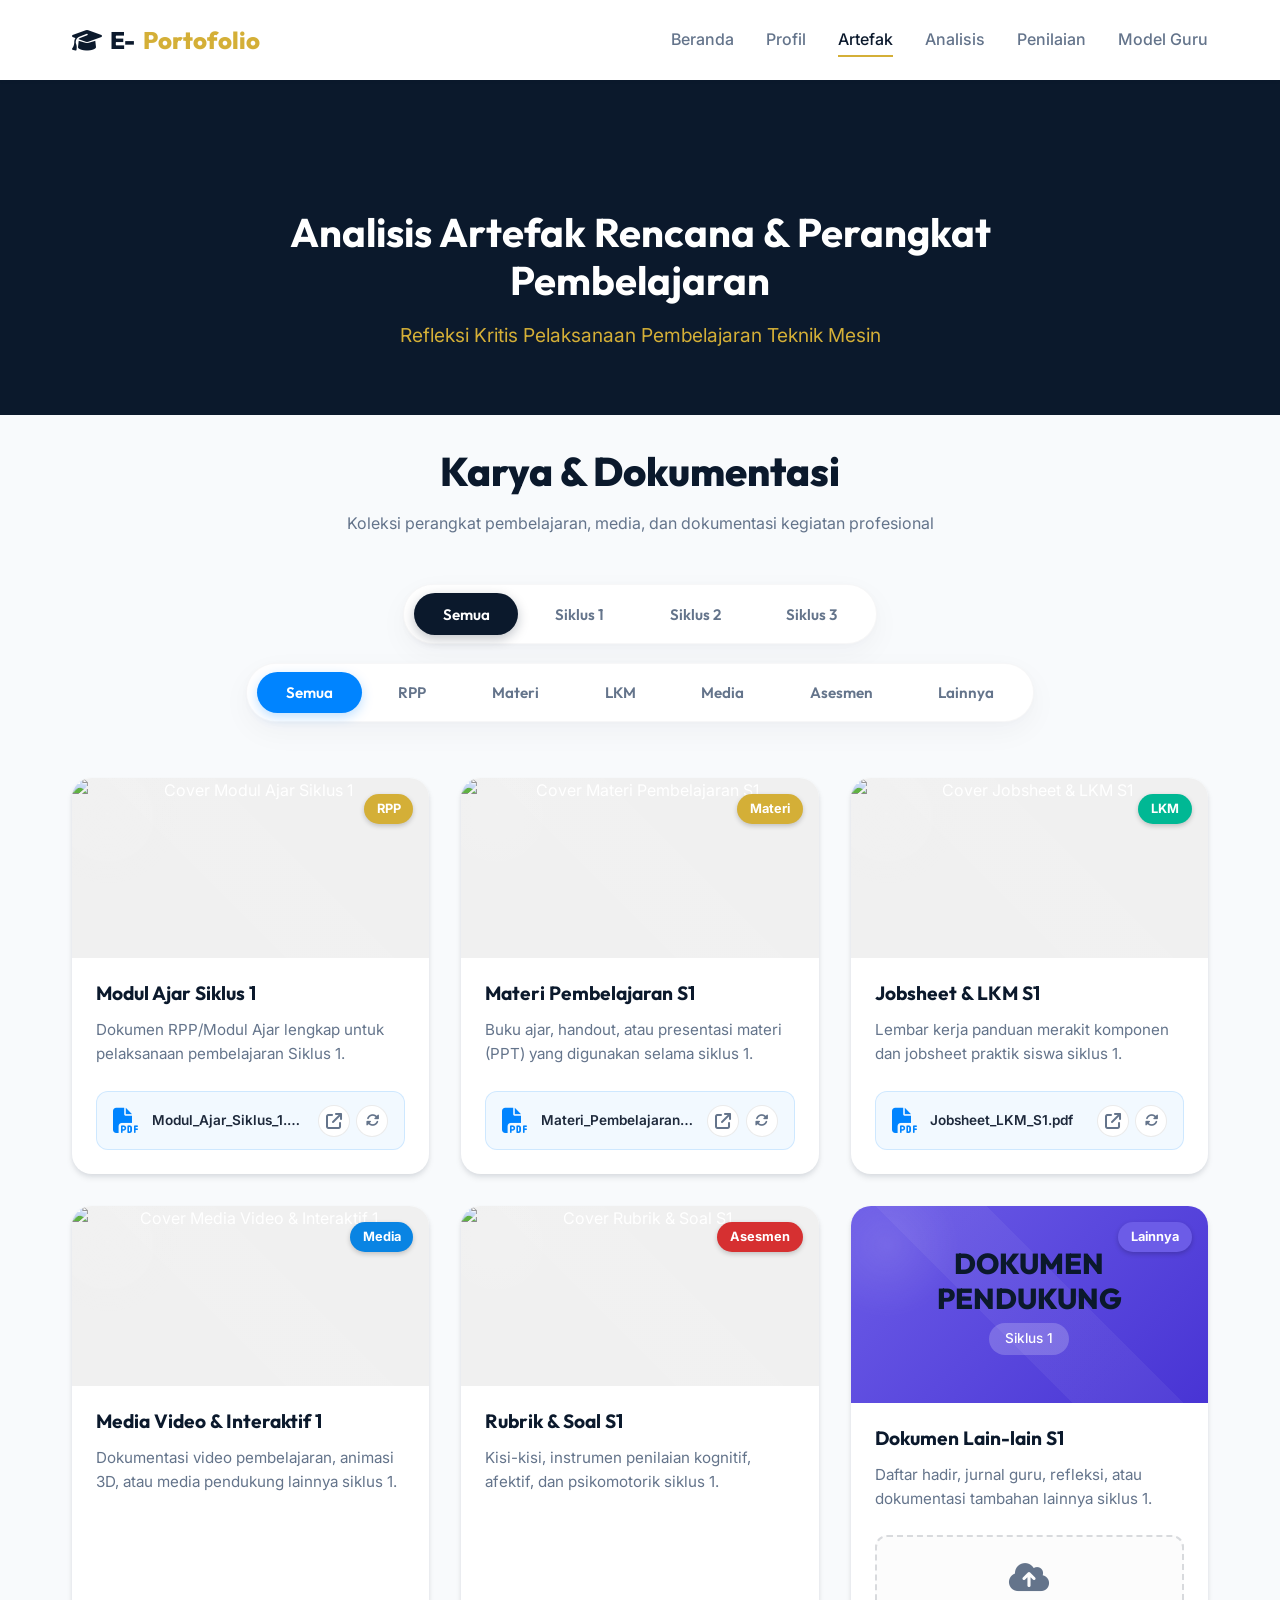
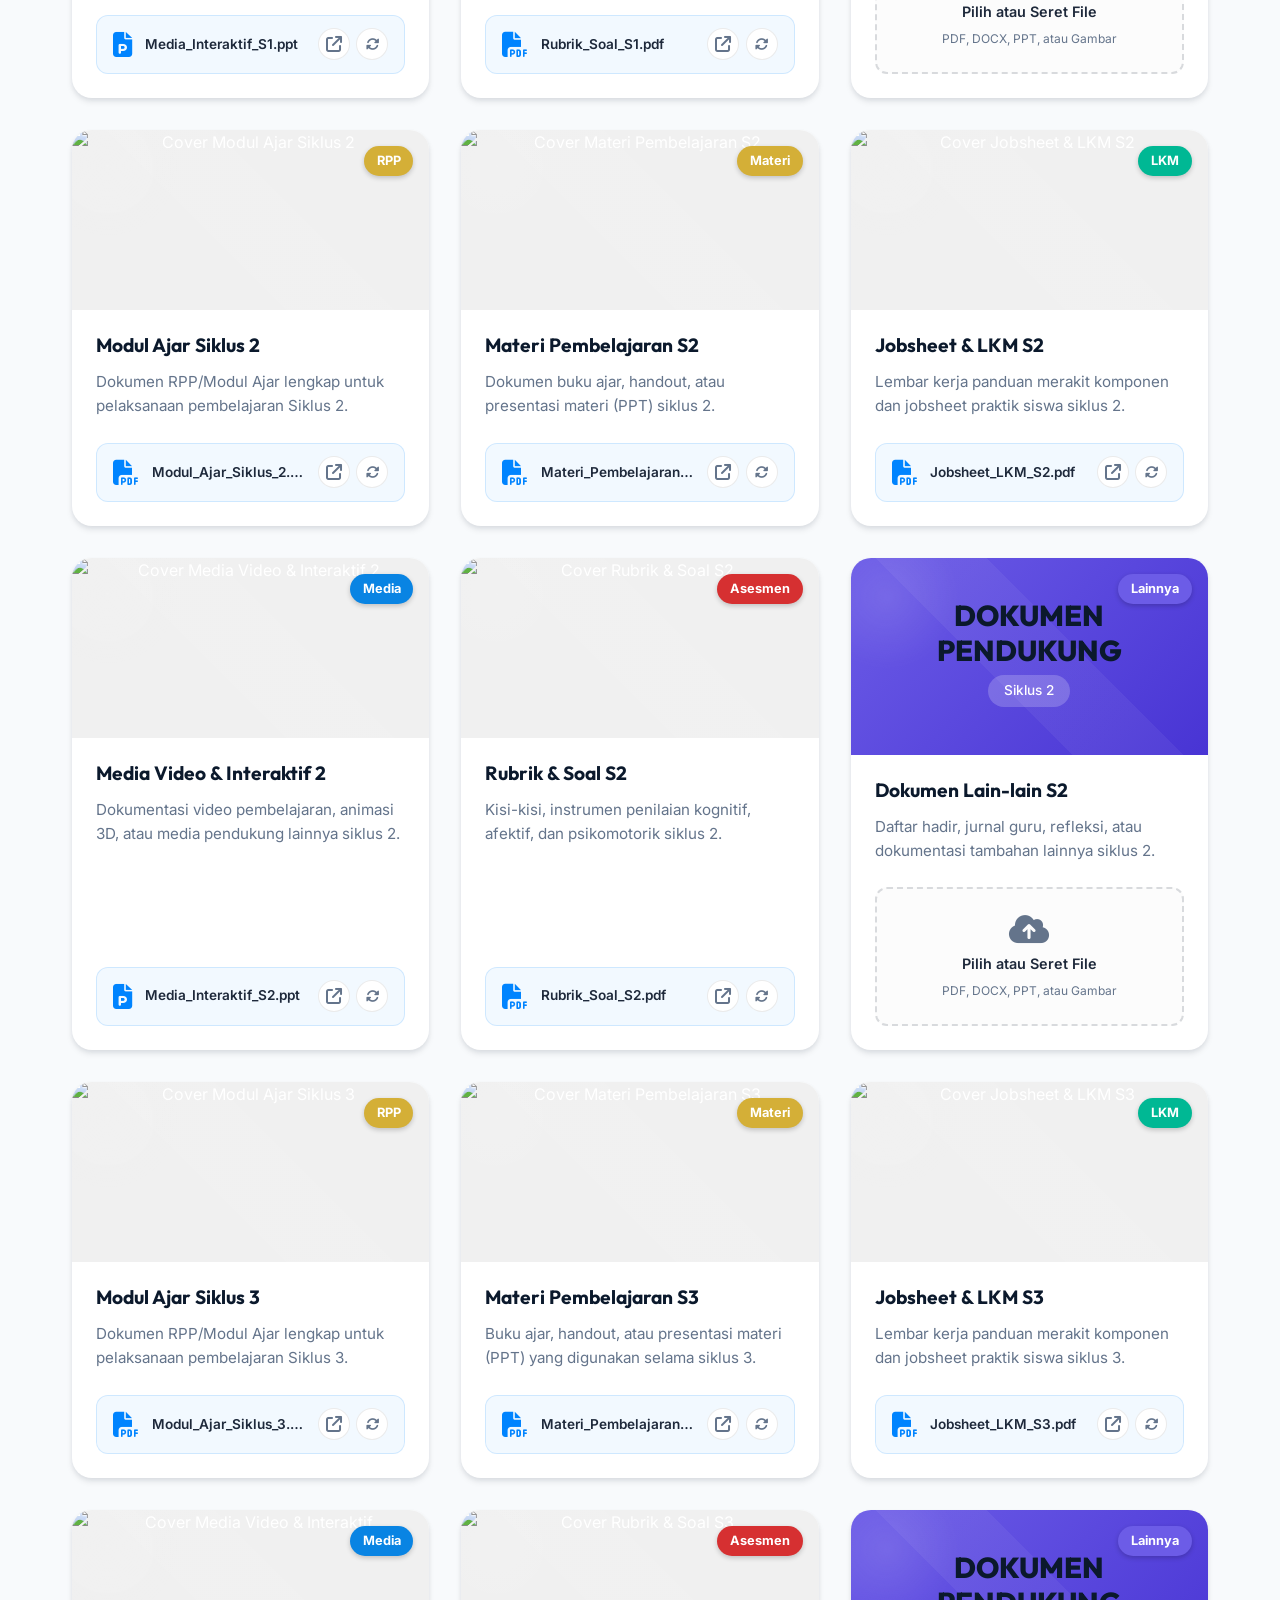
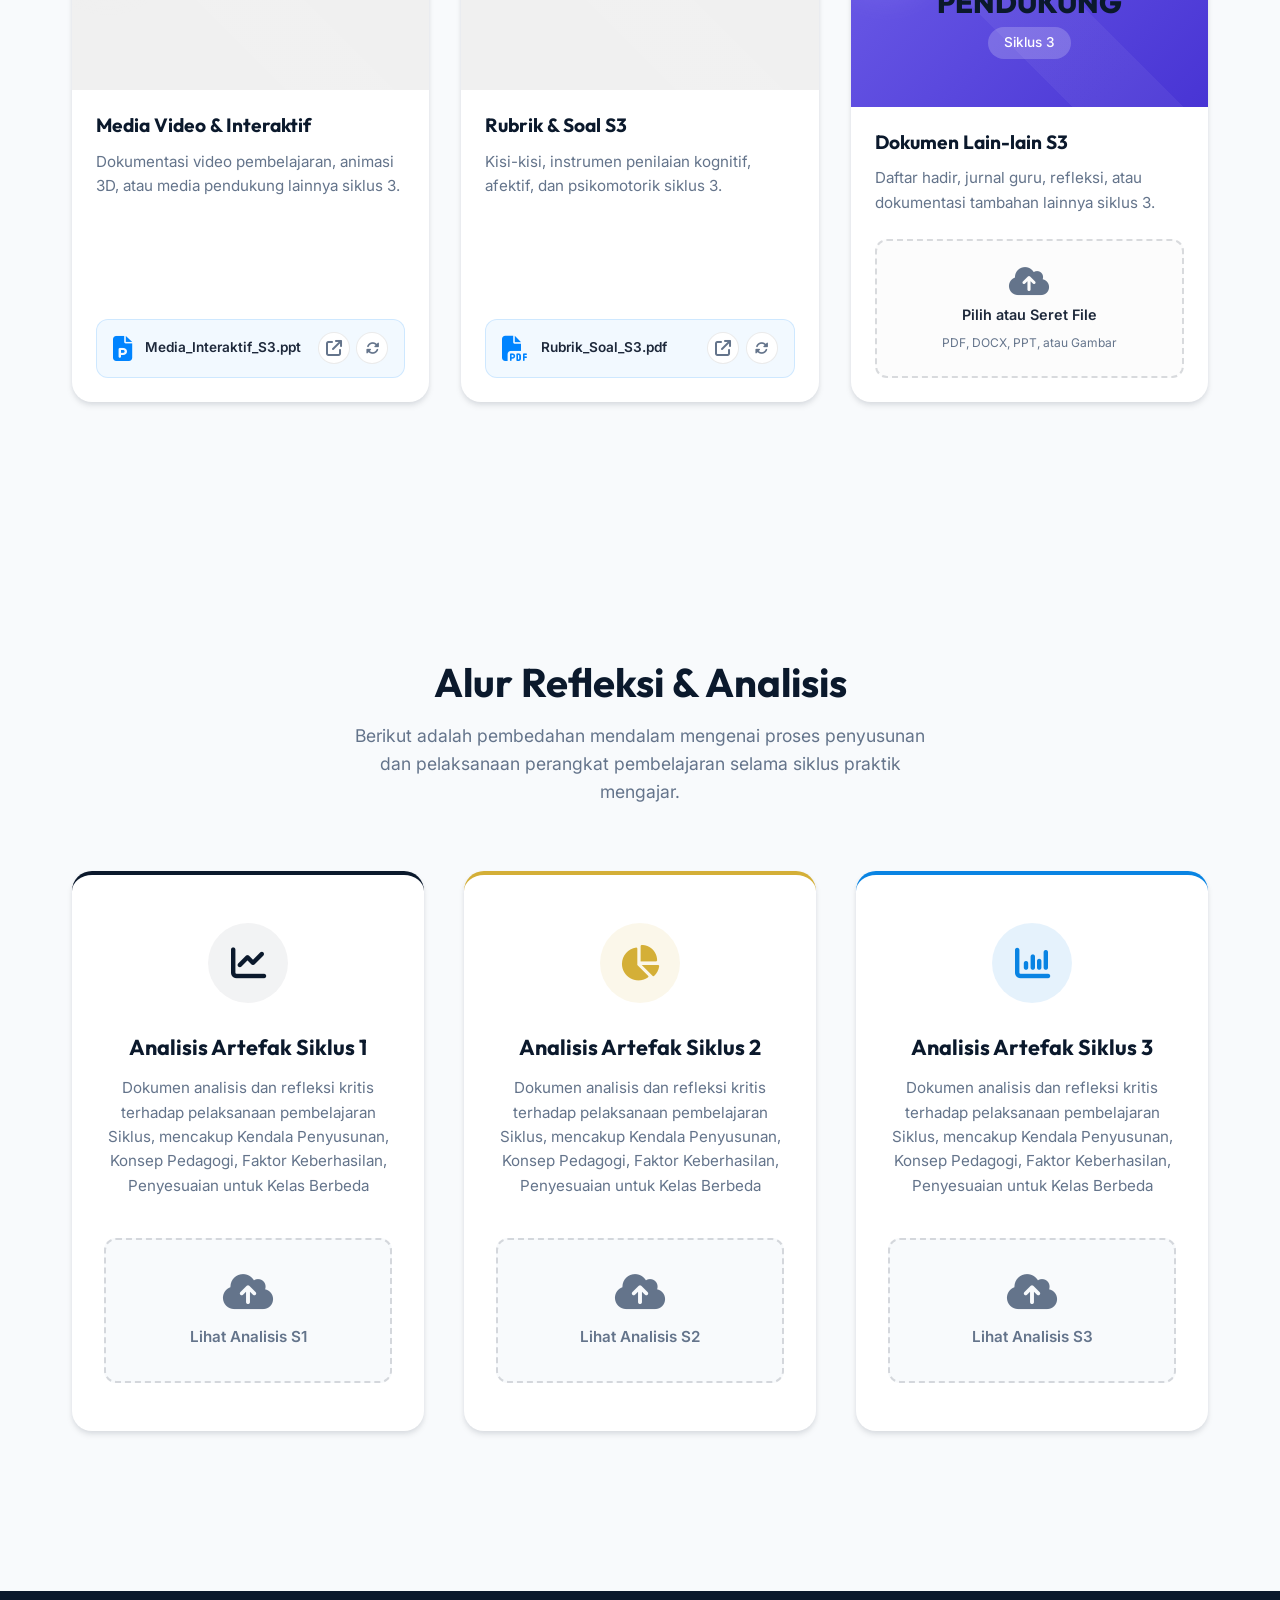
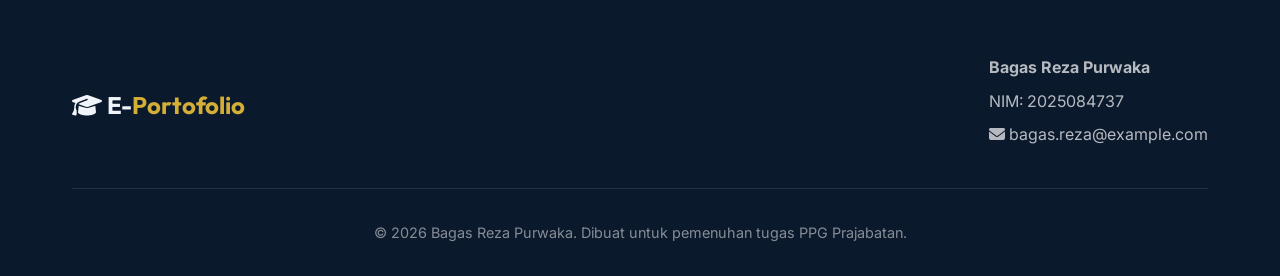
==== commit 3b7b575e: "Add files via upload" ====
--- a/analisis.html
+++ b/analisis.html
@@ -836,20 +836,20 @@
                 <div class="doc-card" data-siklus="siklus-2" data-kategori="materi">
                     <div class="doc-header" style="padding: 0; min-height: 180px; background: #f0f0f0; overflow: hidden;">
                         <span class="badge-kategori">Materi</span>
-                        <img src="assets/materi-s2-folder.png" alt="Cover Folder Materi Pembelajaran S2" style="width: 100%; height: 180px; object-fit: cover; object-position: center;">
+                        <img src="https://drive.google.com/thumbnail?id=1E1-aVzEQ9Lb-FDeiMAooVwMSQaEvE9vx" alt="Cover Materi Pembelajaran S2" style="width: 100%; height: 180px; object-fit: cover; object-position: top;">
                     </div>
                     <div class="doc-body">
                         <h4>Materi Pembelajaran S2</h4>
-                        <p>Folder Google Drive berisi buku ajar, handout, atau presentasi materi (PPT) siklus 2.</p>
-                        <div class="upload-container">
-                            <input type="file" class="file-input" style="display: none;" accept=".pdf,.doc,.docx,.ppt,.pptx,.png,.jpg,.jpeg">
-                            <div class="uploaded-file-info">
-                                <div class="uploaded-file-icon"><i class="fa-solid fa-folder-open"></i></div>
+                        <p>Dokumen buku ajar, handout, atau presentasi materi (PPT) siklus 2.</p>
+                        <div class="upload-container">
+                            <input type="file" class="file-input" style="display: none;" accept=".pdf,.doc,.docx,.ppt,.pptx,.png,.jpg,.jpeg">
+                            <div class="uploaded-file-info">
+                                <div class="uploaded-file-icon"><i class="fa-solid fa-file-pdf"></i></div>
                                 <div class="uploaded-file-details">
                                     <span class="uploaded-file-name">Materi_Pembelajaran_S2</span>
                                 </div>
                                 <div class="uploaded-file-actions">
-                                    <a href="https://drive.google.com/drive/folders/1ktRO31gCqp1HAvEcF0zyVH42qKM4xKlt?usp=sharing" target="_blank" class="btn-action-file btn-view" title="Buka Folder di Drive">
+                                    <a href="https://drive.google.com/file/d/1E1-aVzEQ9Lb-FDeiMAooVwMSQaEvE9vx/view?usp=sharing" target="_blank" class="btn-action-file btn-view" title="Buka File di Drive">
                                         <i class="fa-solid fa-arrow-up-right-from-square"></i>
                                     </a>
                                     <button class="btn-action-file btn-delete" title="Ganti File">
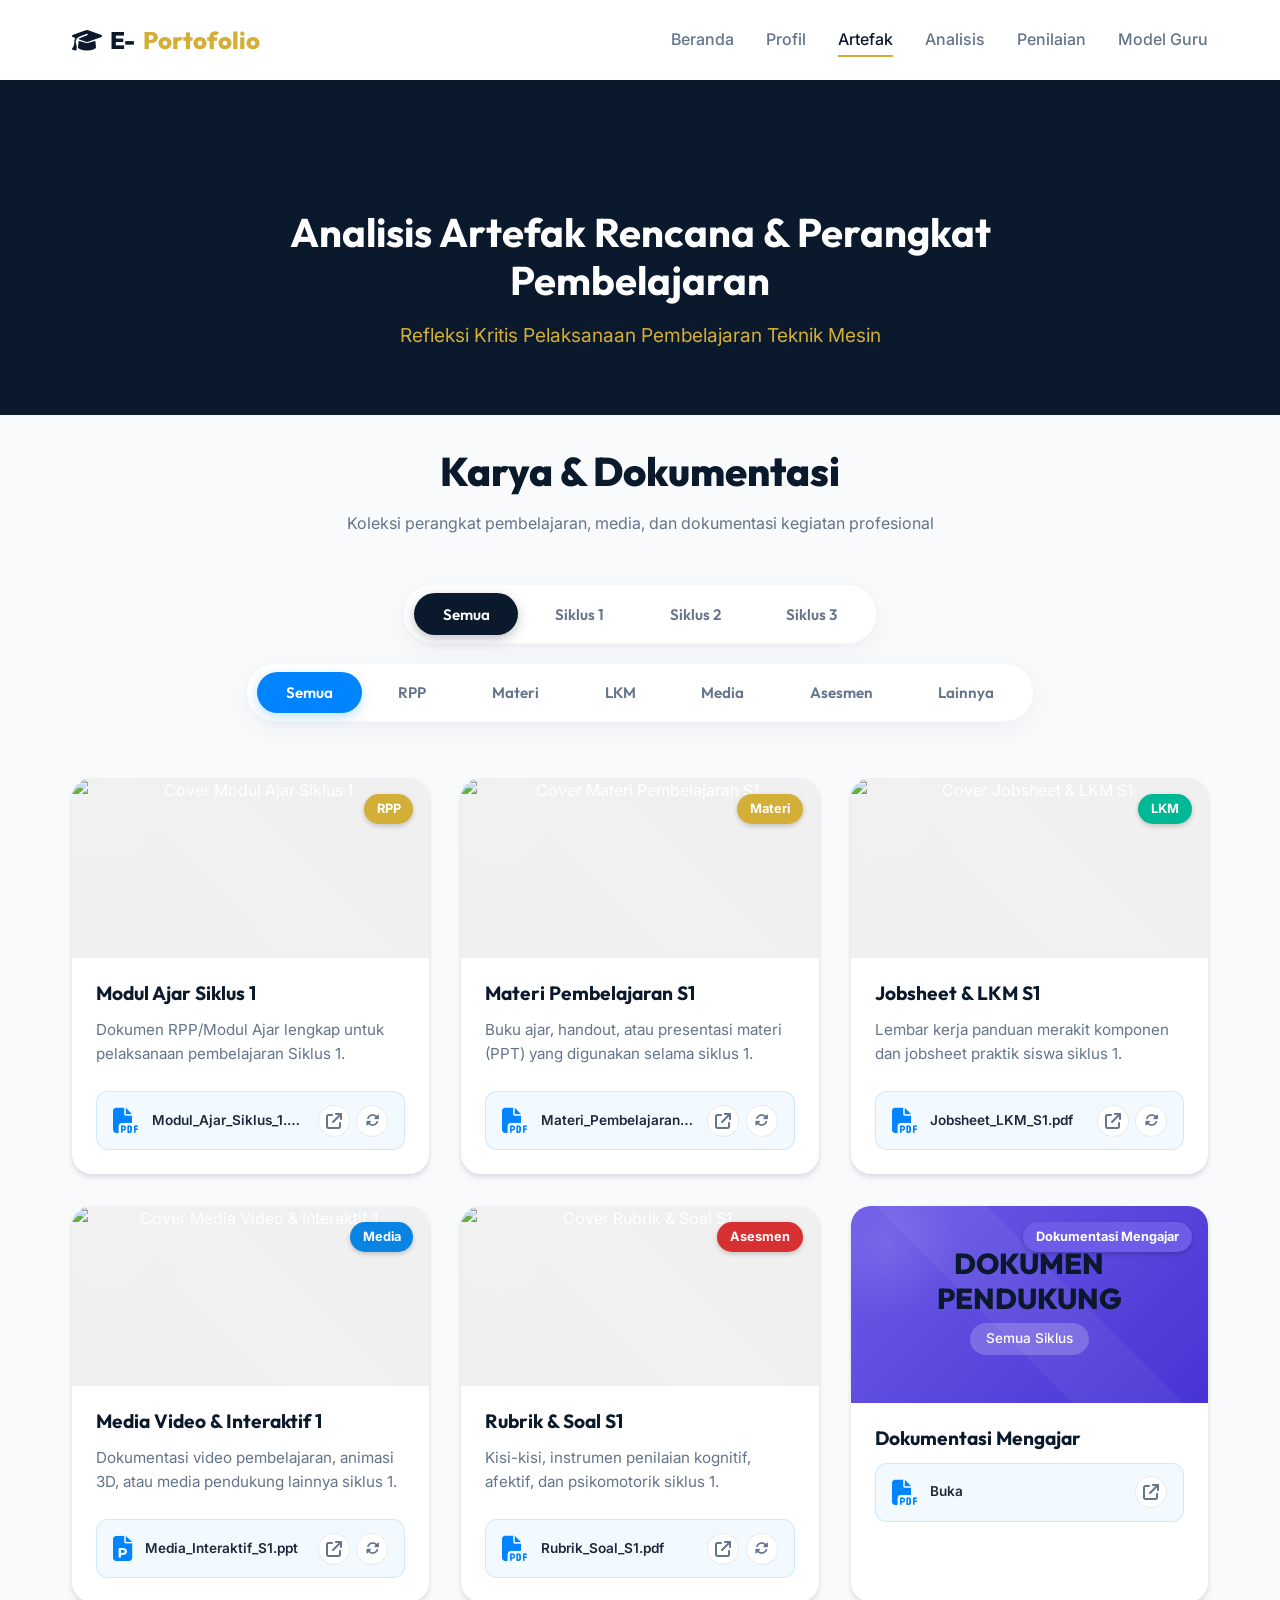
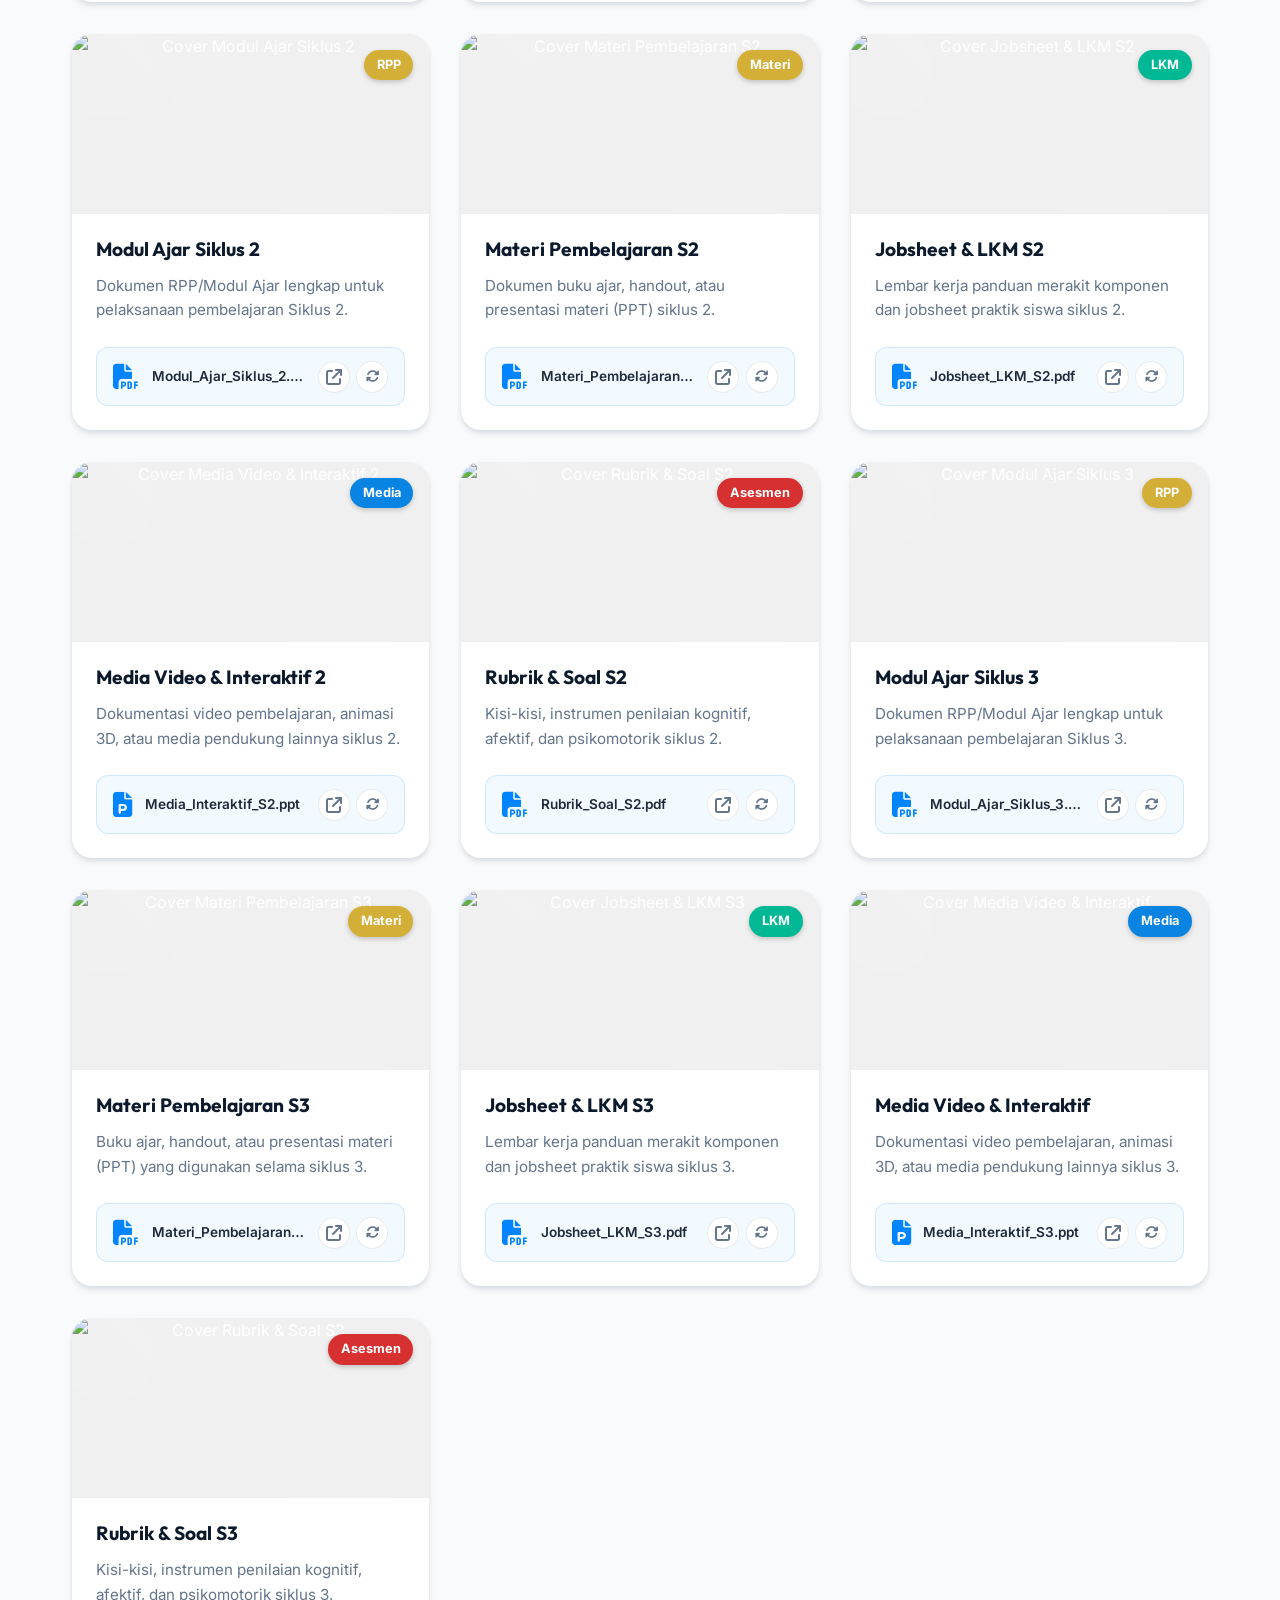
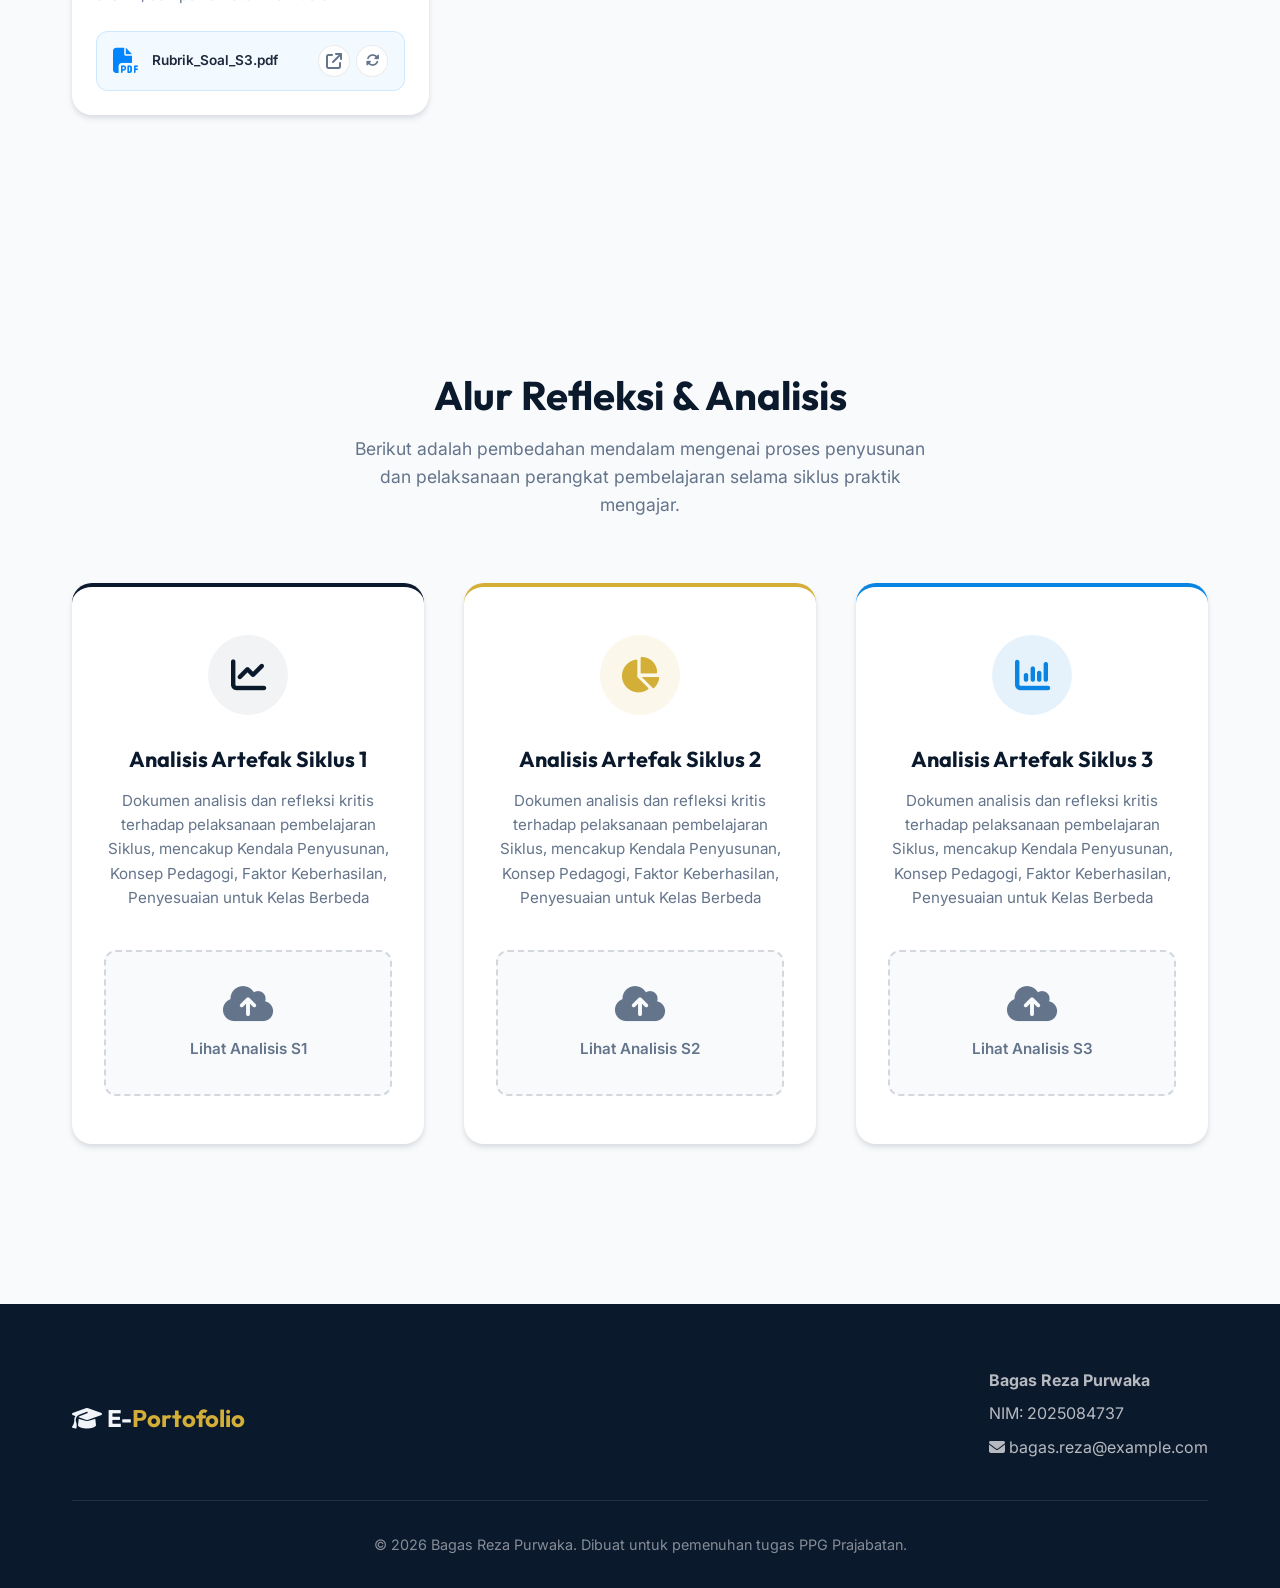
==== commit 77a49c48: "Add files via upload" ====
--- a/analisis.html
+++ b/analisis.html
@@ -770,27 +770,28 @@
                     </div>
                 </div>
 
-                <!-- Lainnya 1 -->
-                <div class="doc-card" data-siklus="siklus-1" data-kategori="lainnya">
+                <!-- Lainnya (Semua Siklus) -->
+                <div class="doc-card" data-siklus="semua" data-kategori="lainnya">
                     <div class="doc-header" style="background: linear-gradient(135deg, #6c5ce7, #4834d4);">
-                        <span class="badge-kategori" style="background:#6c5ce7;">Lainnya</span>
+                        <span class="badge-kategori" style="background:#6c5ce7;">Dokumentasi Mengajar</span>
                         <h3>DOKUMEN PENDUKUNG</h3>
-                        <span class="siklus-label">Siklus 1</span>
-                    </div>
-                    <div class="doc-body">
-                        <h4>Dokumen Lain-lain S1</h4>
-                        <p>Daftar hadir, jurnal guru, refleksi, atau dokumentasi tambahan lainnya siklus 1.</p>
-                        <div class="upload-container">
-                            <input type="file" class="file-input" style="display: none;" accept=".pdf,.doc,.docx,.ppt,.pptx,.png,.jpg,.jpeg">
-                            <div class="card-upload-zone">
-                                <i class="fa-solid fa-cloud-arrow-up"></i>
-                                <span>Pilih atau Seret File</span>
-                                <span class="upload-info">PDF, DOCX, PPT, atau Gambar</span>
-                                <div class="upload-progress-container">
-                                    <div class="upload-progress-bar"></div>
-                                </div>
-                            </div>
-                        </div>
+                        <span class="siklus-label">Semua Siklus</span>
+                    </div>
+                    <div class="doc-body">
+                        <h4>Dokumentasi Mengajar</h4>
+                        <div class="uploaded-file-info">
+    <div class="uploaded-file-icon" style="color:#0084ff;">
+        <i class="fa-solid fa-file-pdf"></i>
+    </div>
+    <div class="uploaded-file-details">
+        <span class="uploaded-file-name">Buka</span>
+    </div>
+    <div class="uploaded-file-actions">
+        <a href="https://drive.google.com/file/d/1Dzsri0-spxdOfGMeXj4usi4Nnv7088sx/view?usp=sharing" target="_blank" class="btn-action-file btn-view" title="Buka File">
+            <i class="fa-solid fa-arrow-up-right-from-square"></i>
+        </a>
+    </div>
+</div>
                     </div>
                 </div>
 
@@ -980,29 +981,7 @@
                     </div>
                 </div>
 
-                <!-- Lainnya 2 -->
-                <div class="doc-card" data-siklus="siklus-2" data-kategori="lainnya">
-                    <div class="doc-header" style="background: linear-gradient(135deg, #6c5ce7, #4834d4);">
-                        <span class="badge-kategori" style="background:#6c5ce7;">Lainnya</span>
-                        <h3>DOKUMEN PENDUKUNG</h3>
-                        <span class="siklus-label">Siklus 2</span>
-                    </div>
-                    <div class="doc-body">
-                        <h4>Dokumen Lain-lain S2</h4>
-                        <p>Daftar hadir, jurnal guru, refleksi, atau dokumentasi tambahan lainnya siklus 2.</p>
-                        <div class="upload-container">
-                            <input type="file" class="file-input" style="display: none;" accept=".pdf,.doc,.docx,.ppt,.pptx,.png,.jpg,.jpeg">
-                            <div class="card-upload-zone">
-                                <i class="fa-solid fa-cloud-arrow-up"></i>
-                                <span>Pilih atau Seret File</span>
-                                <span class="upload-info">PDF, DOCX, PPT, atau Gambar</span>
-                                <div class="upload-progress-container">
-                                    <div class="upload-progress-bar"></div>
-                                </div>
-                            </div>
-                        </div>
-                    </div>
-                </div>
+
 
                 <!-- LOOP SIKLUS 3 -->
                 <!-- RPP Siklus 3 -->
@@ -1190,29 +1169,7 @@
                     </div>
                 </div>
 
-                <!-- Lainnya 3 -->
-                <div class="doc-card" data-siklus="siklus-3" data-kategori="lainnya">
-                    <div class="doc-header" style="background: linear-gradient(135deg, #6c5ce7, #4834d4);">
-                        <span class="badge-kategori" style="background:#6c5ce7;">Lainnya</span>
-                        <h3>DOKUMEN PENDUKUNG</h3>
-                        <span class="siklus-label">Siklus 3</span>
-                    </div>
-                    <div class="doc-body">
-                        <h4>Dokumen Lain-lain S3</h4>
-                        <p>Daftar hadir, jurnal guru, refleksi, atau dokumentasi tambahan lainnya siklus 3.</p>
-                        <div class="upload-container">
-                            <input type="file" class="file-input" style="display: none;" accept=".pdf,.doc,.docx,.ppt,.pptx,.png,.jpg,.jpeg">
-                            <div class="card-upload-zone">
-                                <i class="fa-solid fa-cloud-arrow-up"></i>
-                                <span>Pilih atau Seret File</span>
-                                <span class="upload-info">PDF, DOCX, PPT, atau Gambar</span>
-                                <div class="upload-progress-container">
-                                    <div class="upload-progress-bar"></div>
-                                </div>
-                            </div>
-                        </div>
-                    </div>
-                </div>
+
 
             </div>
         </div>
